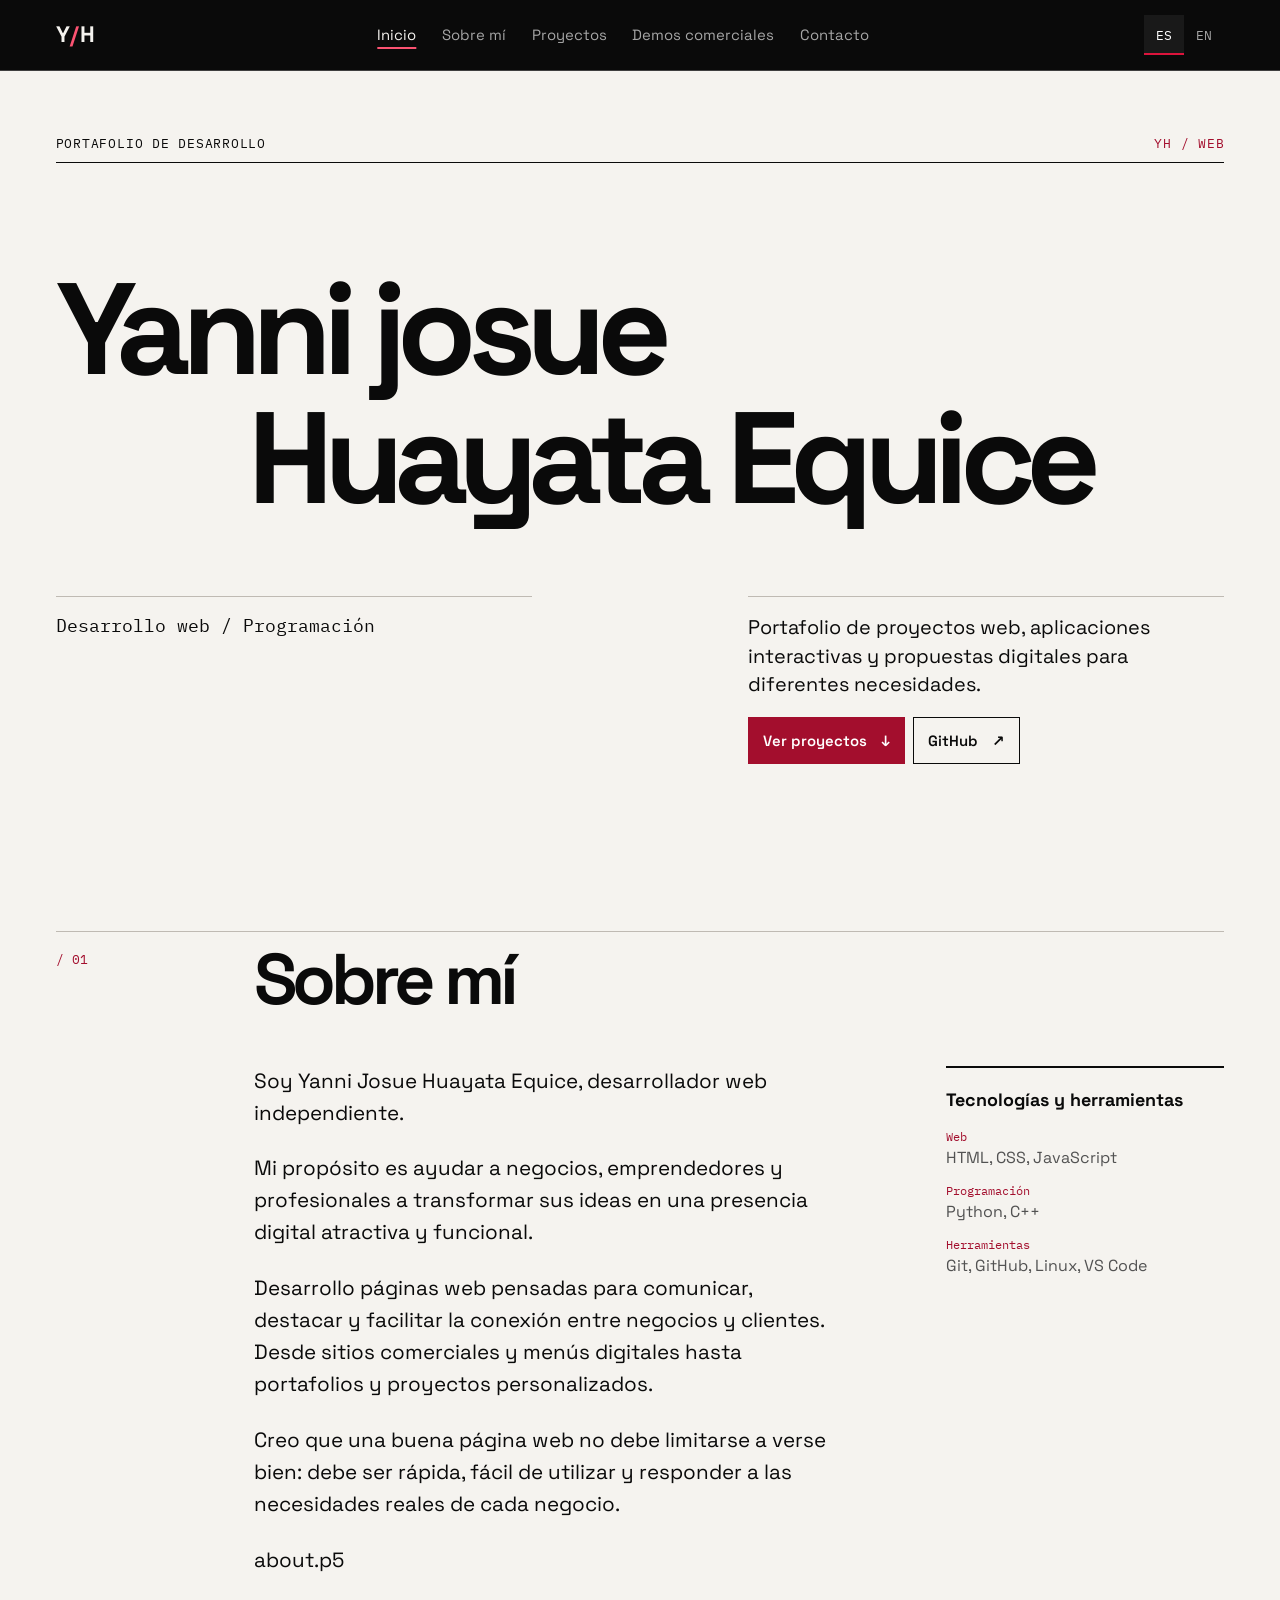
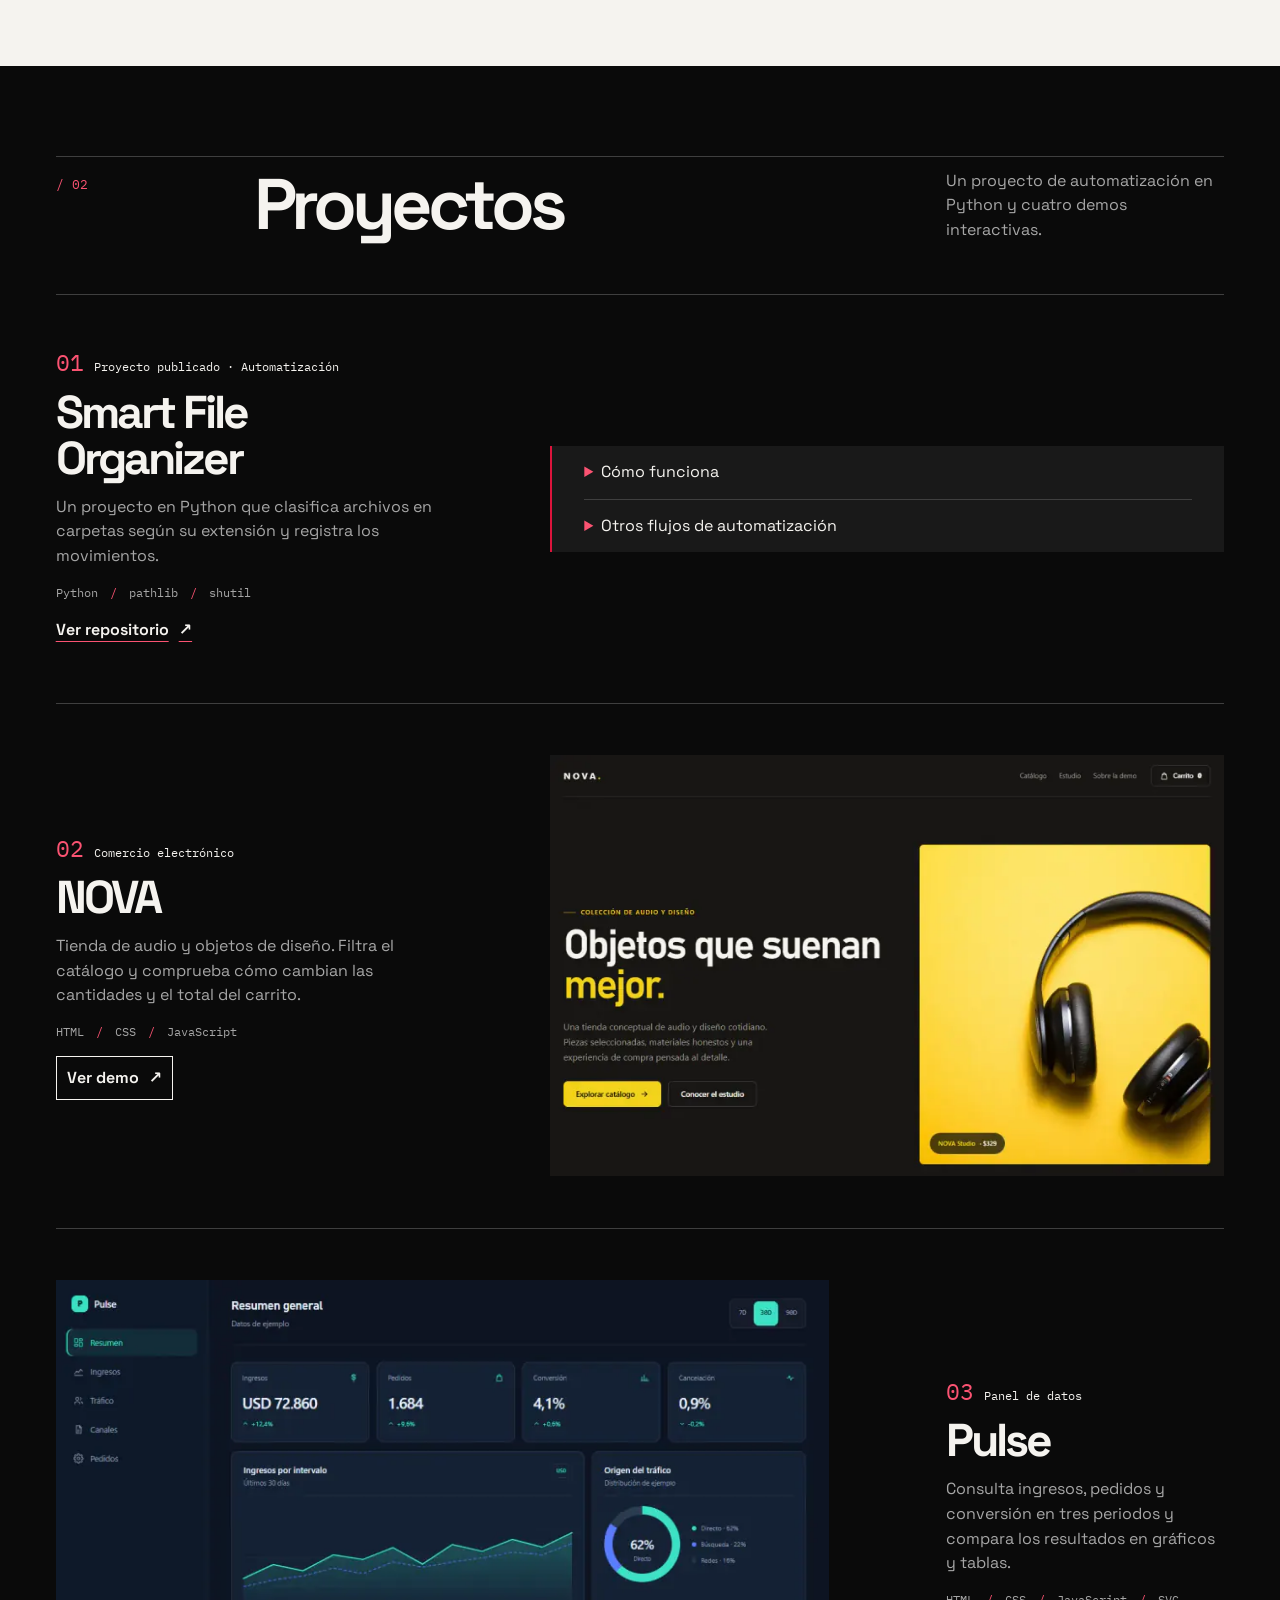
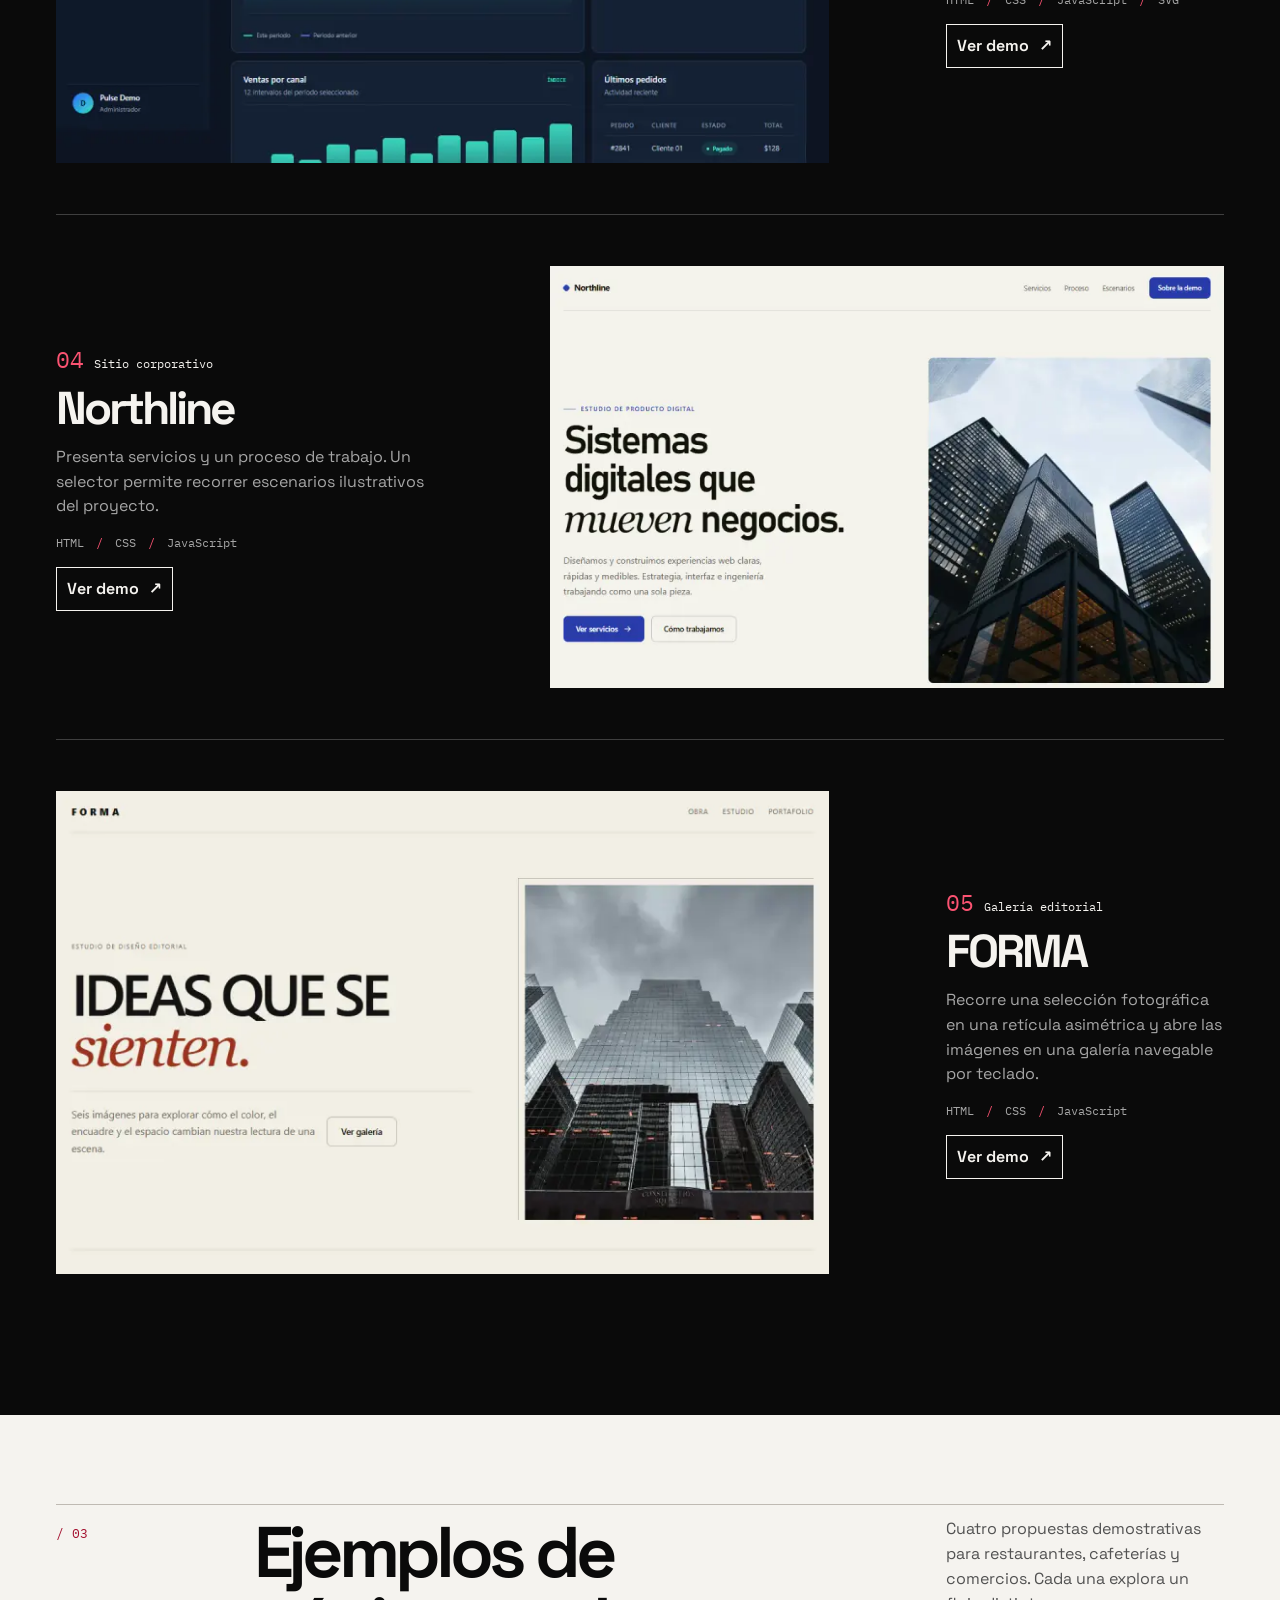
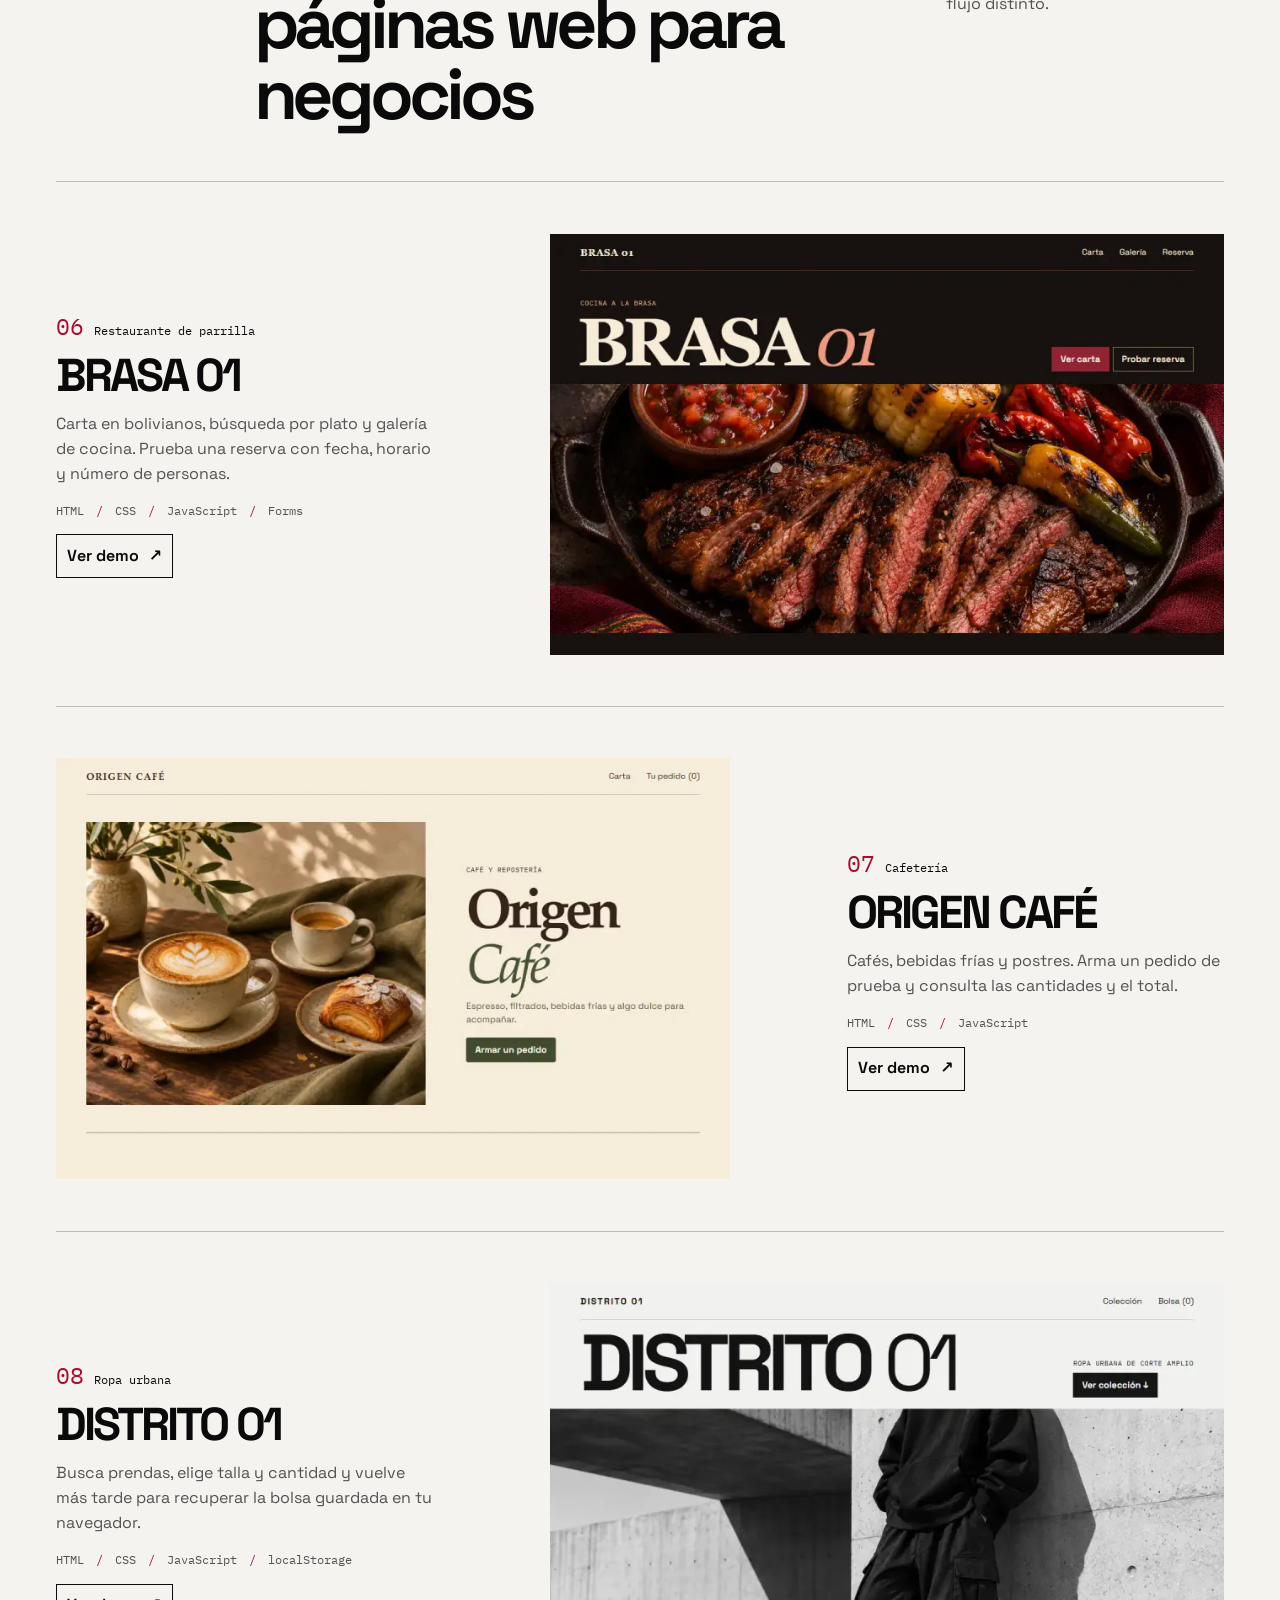
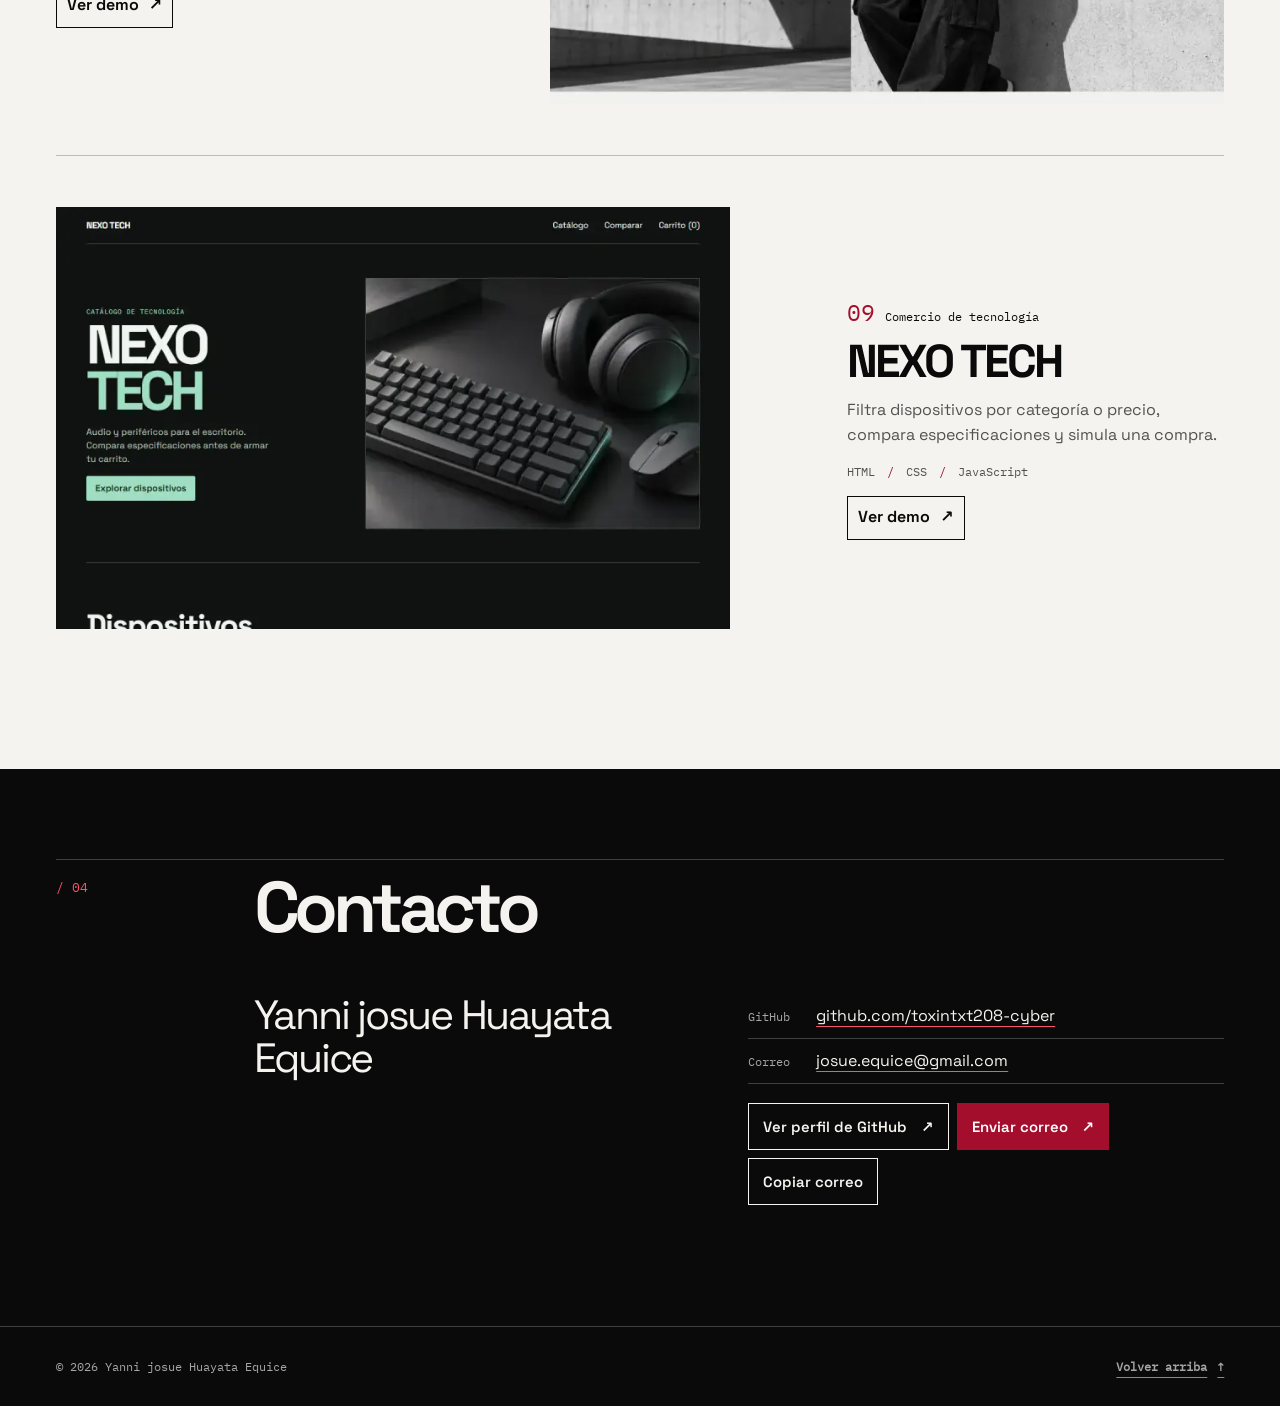
==== index.html @ 74a5ae71 "feat: publicar portafolio web" ====
<!doctype html>
<html lang="es">
<head>
  <meta charset="utf-8">
  <meta name="viewport" content="width=device-width, initial-scale=1">
  <meta name="theme-color" content="#0a0a0a">
  <meta name="description" content="Portafolio de proyectos web, aplicaciones interactivas y propuestas digitales para diferentes necesidades.">
  <title>Yanni josue Huayata Equice — Portafolio</title>
  <meta name="robots" content="index, follow">
  <meta property="og:type" content="website">
  <meta property="og:site_name" content="Portafolio Developer Industrial">
  <meta property="og:locale" content="es_BO">
  <meta property="og:locale:alternate" content="en_US">
  <meta property="og:title" content="Yanni josue Huayata Equice — Portafolio">
  <meta property="og:description" content="Portafolio de proyectos web, aplicaciones interactivas y propuestas digitales para diferentes necesidades.">
  <meta property="og:image" content="assets/images/social/portafolio.png?v=9">
  <meta property="og:image:type" content="image/png">
  <meta property="og:image:width" content="1200">
  <meta property="og:image:height" content="630">
  <meta property="og:image:alt" content="Portada del portafolio con el nombre Yanni josue Huayata Equice">
  <meta name="twitter:card" content="summary_large_image">
  <meta name="twitter:image" content="assets/images/social/portafolio.png?v=9">
  <meta name="twitter:image:alt" content="Portada del portafolio con el nombre Yanni josue Huayata Equice">
  <link rel="icon" href="assets/icons/brand-mark.svg?v=8">
  <link rel="preload" as="font" href="assets/fonts/space-grotesk.woff2" type="font/woff2" crossorigin>
  <link rel="stylesheet" href="css/style.css?v=8">
  <script src="js/script.js?v=9" defer></script>
</head>
<body>
  <a class="skip-link" href="#contenido"><span data-i18n="a11y.skip">Saltar al contenido</span></a>
  <header class="site-header">
    <nav class="nav wrap" id="nav" aria-label="Navegación principal" data-i18n-aria-label="nav.label">
      <a class="brand" href="#inicio" aria-label="Yanni josue Huayata Equice"><span aria-hidden="true">Y<span class="brand-slash">/</span>H</span></a>
      <ul class="nav-links" id="nav-links"><li><a class="nav-link" href="#inicio" data-nav="inicio" aria-current="location"><span data-i18n="nav.inicio">Inicio</span></a></li>
<li><a class="nav-link" href="#sobre-mi" data-nav="sobre-mi"><span data-i18n="nav.sobre-mi">Sobre mí</span></a></li>
<li><a class="nav-link" href="#proyectos" data-nav="proyectos"><span data-i18n="nav.proyectos">Proyectos</span></a></li>
<li><a class="nav-link" href="#comerciales" data-nav="comerciales"><span data-i18n="nav.comerciales">Demos comerciales</span></a></li>
<li><a class="nav-link" href="#contacto" data-nav="contacto"><span data-i18n="nav.contacto">Contacto</span></a></li></ul>
      <div class="nav-actions">
        <div class="languages" role="group" aria-label="Seleccionar idioma" data-i18n-aria-label="nav.lang">
          <button type="button" data-lang="es" aria-pressed="true" lang="es">ES</button>
          <button type="button" data-lang="en" aria-pressed="false" lang="en">EN</button>
        </div>
        <button class="nav-toggle" id="nav-toggle" type="button" aria-controls="nav-links" aria-expanded="false" aria-label="Abrir menú">
          <span aria-hidden="true"></span><span aria-hidden="true"></span>
        </button>
      </div>
    </nav>
  </header>
  <main id="contenido" tabindex="-1">
    <section class="hero" id="inicio" tabindex="-1" aria-labelledby="hero-title">
      <div class="wrap hero-inner grid">
        <div class="hero-eyebrow">
          <span data-i18n="hero.eyebrow">Portafolio de desarrollo</span>
          <span aria-hidden="true">YH / WEB</span>
        </div>
        <h1 id="hero-title"><span><b>Yanni josue</b></span><span><b>Huayata Equice</b></span></h1>
        <div class="hero-role"><span data-i18n="hero.role">Desarrollo web / Programación</span></div>
        <div class="hero-detail">
          <p data-i18n="hero.body">Portafolio de proyectos web, aplicaciones interactivas y propuestas digitales para diferentes necesidades.</p>
          <div class="hero-actions">
            <a class="button primary" href="#proyectos"><span data-i18n="hero.projects">Ver proyectos</span><span class="arrow" aria-hidden="true">↓</span></a>
            <a class="button" href="https://github.com/toxintxt208-cyber"><span data-i18n="hero.github">GitHub</span><span class="arrow" aria-hidden="true">↗</span></a>
          </div>
        </div>
      </div>
    </section>
  <section class="section paper" id="sobre-mi" tabindex="-1" aria-labelledby="sobre-mi-title">
    <div class="wrap">
      <header class="section-head grid">
        <span class="section-no" aria-hidden="true">/ 01</span>
        <h2 id="sobre-mi-title" data-i18n="sobre-mi.heading">Sobre mí</h2>
        
      </header>
            <div class="about grid">
        <div class="about-body"><p data-i18n="about.p1">Soy Yanni josue Huayata Equice, programador interesado en el desarrollo web y en la creación de soluciones digitales que combinen funcionalidad, diseño y facilidad de uso.</p>
<p data-i18n="about.p2">Mi enfoque está orientado a construir páginas web organizadas, interactivas y adaptables a diferentes dispositivos, prestando especial atención a la estructura del código, la experiencia del usuario y los detalles visuales.</p>
<p data-i18n="about.p3">A través de este portafolio presento diferentes proyectos y demostraciones que exploran las posibilidades del desarrollo web, desde aplicaciones interactivas hasta sitios orientados a restaurantes, comercios y catálogos digitales.</p>
<p data-i18n="about.p4">Busco que cada proyecto tenga una identidad propia y responda a un propósito concreto, evitando diseños repetitivos y priorizando interfaces claras, accesibles y funcionales.</p>
<p data-i18n="about.p5">Este espacio reúne mis proyectos, experimentos y propuestas de desarrollo, con el objetivo de seguir perfeccionando mis conocimientos y explorar nuevas formas de resolver necesidades mediante la tecnología.</p></div>
        <aside class="skills" id="habilidades" aria-labelledby="skills-title">
          <h3 id="skills-title" data-i18n="skills.title">Tecnologías y herramientas</h3>
          <dl>
            <dt><span data-i18n="skills.web">Web</span></dt><dd>HTML, CSS, JavaScript</dd>
            <dt><span data-i18n="skills.programming">Programación</span></dt><dd>Python, C++</dd>
            <dt><span data-i18n="skills.tools">Herramientas</span></dt><dd>Git, GitHub, Linux, VS Code</dd>
          </dl>
        </aside>
      </div>
    </div>
  </section>
  <section class="section " id="proyectos" tabindex="-1" aria-labelledby="proyectos-title">
    <div class="wrap">
      <header class="section-head grid">
        <span class="section-no" aria-hidden="true">/ 02</span>
        <h2 id="proyectos-title" data-i18n="proyectos.heading">Proyectos</h2>
        <p class="section-lead" data-i18n="proyectos.lead">Un proyecto de automatización en Python y cuatro demos interactivas.</p>
      </header>
            <article class="feature grid" id="smart-file-organizer" data-reveal>
        <div>
          <p class="project-index"><span aria-hidden="true">01</span> <span data-i18n="organizer.kind">Proyecto publicado · Automatización</span></p>
          <h3>Smart File Organizer</h3>
          <p data-i18n="organizer.body">Un proyecto en Python que clasifica archivos en carpetas según su extensión y registra los movimientos.</p>
          <ul class="tech"><li>Python</li><li>pathlib</li><li>shutil</li></ul>
          <a class="text-link" href="https://github.com/toxintxt208-cyber/Smart-File-Organizer"><span data-i18n="organizer.open">Ver repositorio</span><span class="arrow" aria-hidden="true">↗</span></a>
        </div>
        <div class="automation" id="automatizacion">
          <details id="organizer-flow">
            <summary><span data-i18n="organizer.flow">Cómo funciona</span></summary>
            <ol>
              <li><span data-i18n="organizer.step1">Lee los archivos de la carpeta de entrada.</span></li>
              <li><span data-i18n="organizer.step2">Detecta la extensión y prepara la carpeta de destino.</span></li>
              <li><span data-i18n="organizer.step3">Mueve cada archivo y registra la operación.</span></li>
            </ol>
          </details>
          <details>
            <summary><span data-i18n="organizer.examples">Otros flujos de automatización</span></summary>
            <ul>
              <li><span data-i18n="organizer.example1">Tareas repetitivas: renombrar archivos y actualizar una hoja.</span></li>
              <li><span data-i18n="organizer.example2">Datos: limpiar un CSV y exportar un resumen.</span></li>
              <li><span data-i18n="organizer.example3">Archivos: agrupar documentos, imágenes y comprimidos.</span></li>
            </ul>
          </details>
        </div>
      </article>
        <article class="project grid" data-reveal aria-labelledby="nova-title">
          <div class="project-copy">
            <p class="project-index"><span aria-hidden="true">02</span> <span data-i18n="nova.kind">Comercio electrónico</span></p>
            <h3 id="nova-title">NOVA</h3>
            <p data-i18n="nova.body">Tienda de audio y objetos de diseño. Filtra el catálogo y comprueba cómo cambian las cantidades y el total del carrito.</p>
            <ul class="tech"><li>HTML</li><li>CSS</li><li>JavaScript</li></ul>
            <a class="text-link" href="demos/ecommerce.html"><span data-i18n="nova.open">Ver demo</span><span class="arrow" aria-hidden="true">↗</span></a>
          </div>
          <figure class="project-image">
            <img src="assets/images/previews/nova.webp?v=9" srcset="assets/images/previews/nova-800.webp?v=9 800w, assets/images/previews/nova.webp?v=9 1200w" sizes="auto, (max-width: 640px) 92vw, (max-width: 1700px) 61vw, 1030px" alt="Captura de la interfaz de NOVA" data-i18n-alt="nova.alt" width="1200" height="750" loading="lazy" decoding="async">
          </figure>
        </article>
        <article class="project grid" data-reveal aria-labelledby="pulse-title">
          <div class="project-copy">
            <p class="project-index"><span aria-hidden="true">03</span> <span data-i18n="pulse.kind">Panel de datos</span></p>
            <h3 id="pulse-title">Pulse</h3>
            <p data-i18n="pulse.body">Consulta ingresos, pedidos y conversión en tres periodos y compara los resultados en gráficos y tablas.</p>
            <ul class="tech"><li>HTML</li><li>CSS</li><li>JavaScript</li><li>SVG</li></ul>
            <a class="text-link" href="demos/dashboard.html"><span data-i18n="pulse.open">Ver demo</span><span class="arrow" aria-hidden="true">↗</span></a>
          </div>
          <figure class="project-image">
            <img src="assets/images/previews/pulse.webp?v=9" srcset="assets/images/previews/pulse-800.webp?v=9 800w, assets/images/previews/pulse.webp?v=9 1200w" sizes="auto, (max-width: 640px) 92vw, (max-width: 1700px) 61vw, 1030px" alt="Captura de la interfaz de Pulse" data-i18n-alt="pulse.alt" width="1200" height="750" loading="lazy" decoding="async">
          </figure>
        </article>
        <article class="project grid" data-reveal aria-labelledby="northline-title">
          <div class="project-copy">
            <p class="project-index"><span aria-hidden="true">04</span> <span data-i18n="northline.kind">Sitio corporativo</span></p>
            <h3 id="northline-title">Northline</h3>
            <p data-i18n="northline.body">Presenta servicios y un proceso de trabajo. Un selector permite recorrer escenarios ilustrativos del proyecto.</p>
            <ul class="tech"><li>HTML</li><li>CSS</li><li>JavaScript</li></ul>
            <a class="text-link" href="demos/landing.html"><span data-i18n="northline.open">Ver demo</span><span class="arrow" aria-hidden="true">↗</span></a>
          </div>
          <figure class="project-image">
            <img src="assets/images/previews/northline.webp?v=9" srcset="assets/images/previews/northline-800.webp?v=9 800w, assets/images/previews/northline.webp?v=9 1200w" sizes="auto, (max-width: 640px) 92vw, (max-width: 1700px) 61vw, 1030px" alt="Captura de la interfaz de Northline" data-i18n-alt="northline.alt" width="1200" height="750" loading="lazy" decoding="async">
          </figure>
        </article>
        <article class="project grid" data-reveal aria-labelledby="forma-title">
          <div class="project-copy">
            <p class="project-index"><span aria-hidden="true">05</span> <span data-i18n="forma.kind">Galería editorial</span></p>
            <h3 id="forma-title">FORMA</h3>
            <p data-i18n="forma.body">Recorre una selección fotográfica en una retícula asimétrica y abre las imágenes en una galería navegable por teclado.</p>
            <ul class="tech"><li>HTML</li><li>CSS</li><li>JavaScript</li></ul>
            <a class="text-link" href="demos/creative.html"><span data-i18n="forma.open">Ver demo</span><span class="arrow" aria-hidden="true">↗</span></a>
          </div>
          <figure class="project-image">
            <img src="assets/images/previews/forma.webp?v=9" srcset="assets/images/previews/forma-800.webp?v=9 800w, assets/images/previews/forma.webp?v=9 1200w" sizes="auto, (max-width: 640px) 92vw, (max-width: 1700px) 61vw, 1030px" alt="Captura de la interfaz de FORMA" data-i18n-alt="forma.alt" width="1200" height="750" loading="lazy" decoding="async">
          </figure>
        </article>
    </div>
  </section>
  <section class="section paper" id="comerciales" tabindex="-1" aria-labelledby="comerciales-title">
    <div class="wrap">
      <header class="section-head grid">
        <span class="section-no" aria-hidden="true">/ 03</span>
        <h2 id="comerciales-title" data-i18n="comerciales.heading">Ejemplos de páginas web para negocios</h2>
        <p class="section-lead" data-i18n="comerciales.lead">Cuatro propuestas demostrativas para restaurantes, cafeterías y comercios. Cada una explora un flujo distinto.</p>
      </header>
              <article class="project grid" data-reveal aria-labelledby="brasa-title">
          <div class="project-copy">
            <p class="project-index"><span aria-hidden="true">06</span> <span data-i18n="brasa.kind">Restaurante de parrilla</span></p>
            <h3 id="brasa-title">BRASA 01</h3>
            <p data-i18n="brasa.body">Carta en bolivianos, búsqueda por plato y galería de cocina. Prueba una reserva con fecha, horario y número de personas.</p>
            <ul class="tech"><li>HTML</li><li>CSS</li><li>JavaScript</li><li>Forms</li></ul>
            <a class="text-link" href="demos/brasa.html"><span data-i18n="brasa.open">Ver demo</span><span class="arrow" aria-hidden="true">↗</span></a>
          </div>
          <figure class="project-image">
            <img src="assets/images/previews/brasa.webp?v=9" srcset="assets/images/previews/brasa-800.webp?v=9 800w, assets/images/previews/brasa.webp?v=9 1200w" sizes="auto, (max-width: 640px) 92vw, (max-width: 1700px) 61vw, 1030px" alt="Captura de la interfaz de BRASA 01" data-i18n-alt="brasa.alt" width="1200" height="750" loading="lazy" decoding="async">
          </figure>
        </article>
        <article class="project grid" data-reveal aria-labelledby="origen-title">
          <div class="project-copy">
            <p class="project-index"><span aria-hidden="true">07</span> <span data-i18n="origen.kind">Cafetería</span></p>
            <h3 id="origen-title">ORIGEN CAFÉ</h3>
            <p data-i18n="origen.body">Cafés, bebidas frías y postres. Arma un pedido de prueba y consulta las cantidades y el total.</p>
            <ul class="tech"><li>HTML</li><li>CSS</li><li>JavaScript</li></ul>
            <a class="text-link" href="demos/origen.html"><span data-i18n="origen.open">Ver demo</span><span class="arrow" aria-hidden="true">↗</span></a>
          </div>
          <figure class="project-image">
            <img src="assets/images/previews/origen.webp?v=9" srcset="assets/images/previews/origen-800.webp?v=9 800w, assets/images/previews/origen.webp?v=9 1200w" sizes="auto, (max-width: 640px) 92vw, (max-width: 1700px) 61vw, 1030px" alt="Captura de la interfaz de ORIGEN CAFÉ" data-i18n-alt="origen.alt" width="1200" height="750" loading="lazy" decoding="async">
          </figure>
        </article>
        <article class="project grid" data-reveal aria-labelledby="distrito-title">
          <div class="project-copy">
            <p class="project-index"><span aria-hidden="true">08</span> <span data-i18n="distrito.kind">Ropa urbana</span></p>
            <h3 id="distrito-title">DISTRITO 01</h3>
            <p data-i18n="distrito.body">Busca prendas, elige talla y cantidad y vuelve más tarde para recuperar la bolsa guardada en tu navegador.</p>
            <ul class="tech"><li>HTML</li><li>CSS</li><li>JavaScript</li><li>localStorage</li></ul>
            <a class="text-link" href="demos/distrito.html"><span data-i18n="distrito.open">Ver demo</span><span class="arrow" aria-hidden="true">↗</span></a>
          </div>
          <figure class="project-image">
            <img src="assets/images/previews/distrito.webp?v=9" srcset="assets/images/previews/distrito-800.webp?v=9 800w, assets/images/previews/distrito.webp?v=9 1200w" sizes="auto, (max-width: 640px) 92vw, (max-width: 1700px) 61vw, 1030px" alt="Captura de la interfaz de DISTRITO 01" data-i18n-alt="distrito.alt" width="1200" height="750" loading="lazy" decoding="async">
          </figure>
        </article>
        <article class="project grid" data-reveal aria-labelledby="nexo-title">
          <div class="project-copy">
            <p class="project-index"><span aria-hidden="true">09</span> <span data-i18n="nexo.kind">Comercio de tecnología</span></p>
            <h3 id="nexo-title">NEXO TECH</h3>
            <p data-i18n="nexo.body">Filtra dispositivos por categoría o precio, compara especificaciones y simula una compra.</p>
            <ul class="tech"><li>HTML</li><li>CSS</li><li>JavaScript</li></ul>
            <a class="text-link" href="demos/nexo.html"><span data-i18n="nexo.open">Ver demo</span><span class="arrow" aria-hidden="true">↗</span></a>
          </div>
          <figure class="project-image">
            <img src="assets/images/previews/nexo.webp?v=9" srcset="assets/images/previews/nexo-800.webp?v=9 800w, assets/images/previews/nexo.webp?v=9 1200w" sizes="auto, (max-width: 640px) 92vw, (max-width: 1700px) 61vw, 1030px" alt="Captura de la interfaz de NEXO TECH" data-i18n-alt="nexo.alt" width="1200" height="750" loading="lazy" decoding="async">
          </figure>
        </article>
    </div>
  </section>
  <section class="section " id="contacto" tabindex="-1" aria-labelledby="contacto-title">
    <div class="wrap">
      <header class="section-head grid">
        <span class="section-no" aria-hidden="true">/ 04</span>
        <h2 id="contacto-title" data-i18n="contacto.heading">Contacto</h2>
        
      </header>
            <div class="contact grid">
        <p class="contact-name">Yanni josue Huayata Equice</p>
        <dl>
          <div><dt>GitHub</dt><dd><a class="address" href="https://github.com/toxintxt208-cyber">github.com/toxintxt208-cyber</a></dd></div>
          <div><dt><span data-i18n="contact.label">Correo</span></dt><dd><a class="address" id="contact-email" href="mailto:josue.equice@gmail.com">josue.equice@gmail.com</a></dd></div>
        </dl>
        <div class="contact-actions">
          <a class="button" href="https://github.com/toxintxt208-cyber"><span data-i18n="contact.github">Ver perfil de GitHub</span><span class="arrow" aria-hidden="true">↗</span></a>
          <a class="button primary" href="mailto:josue.equice@gmail.com"><span data-i18n="contact.send">Enviar correo</span><span class="arrow" aria-hidden="true">↗</span></a>
          <button class="button" id="copy-email" type="button" hidden><span data-i18n="contact.copy">Copiar correo</span></button>
          <p id="copy-status" class="copy-status" role="status" aria-live="polite"></p>
        </div>
      </div>
    </div>
  </section>
  </main>
  <footer class="site-footer">
    <div class="wrap">
      <p>© <span id="year">2026</span> Yanni josue Huayata Equice</p>
      <a class="text-link" href="#inicio"><span data-i18n="footer.top">Volver arriba</span><span class="arrow" aria-hidden="true">↑</span></a>
    </div>
  </footer>
</body>
</html>
---- css/style.css ----
/* Portafolio industrial · retícula editorial de doce columnas */
@font-face {
  font-family: "Space Grotesk";
  src: url("../assets/fonts/space-grotesk.woff2") format("woff2");
  font-weight: 300 700;
  font-display: swap;
}
@font-face {
  font-family: "IBM Plex Mono";
  src: url("../assets/fonts/ibm-plex-mono.woff2") format("woff2");
  font-weight: 400;
  font-display: swap;
}

:root {
  --ink: #0a0a0a;
  --coal: #191919;
  --red: #dc143c;
  --red-dark: #a30e2d;
  --red-on-black: #fb5372;
  --paper: #f5f3ef;
  --white: #fff;
  --gray: #a6a6a6;
  --gray-on-paper: #525252;
  --line: #3f3f3f;
  --paper-line: #bfbab3;
  --page-max: 1560px;
  --gutter: clamp(18px, 4.35vw, 84px);
  --col-gap: clamp(10px, 1.45vw, 28px);
  --section-space: clamp(48px, 7vw, 112px);
  --nav-height: 70px;
  --ease: cubic-bezier(.2,.72,.2,1);
  --sans: "Space Grotesk", Arial, system-ui, sans-serif;
  --mono: "IBM Plex Mono", Consolas, ui-monospace, monospace;
  color-scheme: dark;
}

*, *::before, *::after { box-sizing: border-box; }
html { scroll-behavior: smooth; scroll-padding-top: calc(var(--nav-height) + 20px); }
body { margin: 0; background: var(--ink); color: var(--paper); font: 1rem / 1.55 var(--sans); }
h1, h2, h3, p, figure, dl, dd { margin: 0; }
ul { margin: 0; padding: 0; list-style: none; }
a { color: inherit; text-decoration: none; }
button { color: inherit; font: inherit; background: none; border: 0; cursor: pointer; }
img { display: block; width: 100%; height: auto; }
[hidden] { display: none !important; }
:focus-visible { outline: 2px solid var(--red-on-black); outline-offset: 4px; }
.paper :focus-visible { outline-color: var(--red-dark); }
::selection { background: var(--red-dark); color: var(--white); }
.skip-link { position: fixed; top: 10px; left: var(--gutter); z-index: 20; padding: 10px 14px; background: var(--paper); color: var(--ink); transform: translateY(-150%); }
.skip-link:focus { transform: none; }

.wrap { width: min(calc(100% - 2 * var(--gutter)), var(--page-max)); margin-inline: auto; }
.grid { display: grid; grid-template-columns: repeat(12, minmax(0, 1fr)); gap: var(--col-gap); }
.site-header { position: sticky; top: 0; z-index: 10; background: var(--ink); border-bottom: 1px solid var(--line); }
.nav { display: flex; align-items: center; justify-content: space-between; gap: var(--col-gap); min-height: var(--nav-height); }
.brand { min-width: 46px; font-size: 1.4rem; font-weight: 700; letter-spacing: -.08em; }
.brand-slash { margin-inline: .11em; color: var(--red-on-black); }
.nav-links { display: flex; flex-wrap: wrap; align-items: center; gap: clamp(10px, 2vw, 40px); }
.nav-link { display: flex; align-items: center; min-height: 44px; color: var(--gray); font-size: .93rem; }
.nav-link:hover, .nav-link[aria-current] { color: var(--paper); text-decoration: underline; text-decoration-color: var(--red-on-black); text-underline-offset: 7px; text-decoration-thickness: 2px; }
.nav-actions, .languages { display: flex; align-items: center; }
.languages button { min-width: 40px; min-height: 40px; padding: 0 6px; color: var(--gray); font: .82rem var(--mono); }
.languages button[aria-pressed="true"] { color: var(--white); background: var(--coal); box-shadow: inset 0 -2px var(--red); }
.nav-toggle { display: none; width: 44px; height: 44px; place-content: center; gap: 5px; }
.nav-toggle span { width: 20px; height: 2px; background: currentColor; transition: transform .24s var(--ease); }
.nav-toggle[aria-expanded="true"] span:first-child { transform: translateY(3.5px) rotate(45deg); }
.nav-toggle[aria-expanded="true"] span:last-child { transform: translateY(-3.5px) rotate(-45deg); }

.hero { color: var(--ink); background: var(--paper); }
.hero-inner { min-height: min(770px, calc(100svh - var(--nav-height))); grid-template-rows: auto 1fr auto; align-items: end; padding-block: clamp(26px, 5vw, 70px) clamp(38px, 6vw, 80px); row-gap: clamp(28px, 5vw, 76px); }
.hero-eyebrow { grid-column: 1 / -1; display: flex; flex-wrap: wrap; justify-content: space-between; gap: 8px; align-self: start; padding-block: 0 11px; border-bottom: 1px solid var(--ink); font: .79rem / 1.3 var(--mono); text-transform: uppercase; letter-spacing: .06em; }
.hero-eyebrow span:last-child { color: var(--red-dark); }
.hero h1 { grid-column: 1 / -1; font-size: clamp(2.55rem, 10.15vw, 10.2rem); font-weight: 700; line-height: .87; letter-spacing: -.073em; }
.hero h1 > span { display: block; overflow: clip; padding-block: .05em .13em; padding-inline: .04em; margin-inline: -.04em; }
.hero h1 b { display: block; font-weight: inherit; }
.hero h1 > span + span { margin-top: -.06em; padding-left: calc(2 * (100% + var(--col-gap)) / 12); }
.hero-role, .hero-detail { padding-top: 16px; border-top: 1px solid var(--paper-line); align-self: stretch; }
.hero-role { grid-column: 1 / 6; font: clamp(.9rem, 1.4vw, 1.12rem) / 1.5 var(--mono); }
.hero-detail { grid-column: 8 / -1; }
.hero-detail p { max-width: 36ch; font-size: clamp(1rem, 1.55vw, 1.28rem); line-height: 1.45; }
.hero-actions, .contact-actions { display: flex; flex-wrap: wrap; gap: 8px; margin-top: 18px; }
.button { display: inline-flex; align-items: center; justify-content: space-between; gap: 14px; min-height: 47px; padding: 9px 14px; border: 1px solid currentColor; font-weight: 600; font-size: .93rem; transition: background .2s, color .2s, border-color .2s; }
.button:hover { background: var(--coal); color: var(--white); }
.primary { color: var(--white); background: var(--red-dark); border-color: var(--red-dark); }
.primary:hover { background: var(--red); border-color: var(--red); }
.arrow { display: inline-block; transition: transform .22s var(--ease); }
:is(.button, .text-link):hover .arrow { transform: translate(3px, -2px); }
.button:active { transform: translateY(1px); }
.text-link { display: inline-flex; align-items: center; gap: 10px; width: fit-content; min-height: 43px; padding-block: 3px; font-weight: 650; text-decoration: underline; text-underline-offset: 6px; text-decoration-color: var(--red-on-black); }
.paper .text-link { text-decoration-color: var(--red-dark); }
.text-link:hover { color: var(--red-on-black); }
.paper .text-link:hover { color: var(--red-dark); }

.section { padding-block: var(--section-space); }
.paper { color: var(--ink); background: var(--paper); }
.section-head { padding-block: 12px clamp(22px, 4vw, 52px); border-top: 1px solid var(--line); align-items: start; }
.paper .section-head { border-color: var(--paper-line); }
.section-no { grid-column: 1 / 3; color: var(--red-on-black); font: .83rem / 1.6 var(--mono); padding-top: .4em; }
.paper .section-no { color: var(--red-dark); }
.section-head h2 { grid-column: 3 / 9; max-width: 17ch; font-size: clamp(2.4rem, 5.6vw, 6rem); letter-spacing: -.071em; line-height: .99; font-weight: 650; }
.section-lead { grid-column: 10 / -1; color: var(--gray); max-width: 32ch; font-size: 1rem; }
.paper .section-lead { color: var(--gray-on-paper); }
.about-body { grid-column: 3 / 9; max-width: 66ch; font-size: clamp(1rem, 1.7vw, 1.29rem); }
.about-body p + p { margin-top: 1.15em; }
.skills { grid-column: 10 / -1; align-self: start; padding-top: 18px; border-top: 2px solid var(--ink); }
.skills h3 { font-size: 1.12rem; margin-bottom: 14px; }
.skills dt { font: .76rem / 1.5 var(--mono); color: var(--red-dark); margin-top: 11px; }
.skills dd { color: var(--gray-on-paper); }

.feature, .project { align-items: center; padding-block: clamp(24px, 4vw, 62px); border-top: 1px solid var(--line); }
.paper .project { border-color: var(--paper-line); }
.feature > div:first-child, .project-copy { grid-column: 1 / 5; min-width: 0; }
.feature > .automation, .project-image { grid-column: 6 / -1; min-width: 0; }
#proyectos .project:nth-of-type(odd) .project-image { grid-column: 1 / 9; grid-row: 1; }
#proyectos .project:nth-of-type(odd) .project-copy { grid-column: 10 / -1; grid-row: 1; }
#comerciales .project:nth-of-type(even) .project-image { grid-column: 1 / 8; grid-row: 1; }
#comerciales .project:nth-of-type(even) .project-copy { grid-column: 9 / -1; grid-row: 1; }
.project h3, .feature h3 { font-size: clamp(2rem, 3.6vw, 4.7rem); line-height: 1; letter-spacing: -.065em; margin-block: 8px 14px; }
.project p:not(.project-index), .feature p:not(.project-index) { color: var(--gray); max-width: 46ch; }
.paper .project p:not(.project-index) { color: var(--gray-on-paper); }
.project-index { display: flex; align-items: baseline; gap: 10px; font: .78rem / 1.5 var(--mono); text-wrap: balance; }
.project-index > span:first-child { font-size: 1.42rem; color: var(--red-on-black); }
.paper .project-index > span:first-child { color: var(--red-dark); }
.tech { display: flex; flex-wrap: wrap; gap: 3px 12px; padding-block: 14px 6px; font: .75rem / 1.65 var(--mono); color: var(--gray); }
.paper .tech { color: var(--gray-on-paper); }
.tech li + li::before { content: "/"; margin-right: 12px; color: var(--red-on-black); }
.paper .tech li + li::before { color: var(--red-dark); }
.project .text-link { border: 1px solid currentColor; min-height: 44px; margin-top: 8px; padding-inline: 10px; text-decoration: none; }
.project-image { overflow: hidden; background: var(--coal); aspect-ratio: 8 / 5; }
.project-image img { height: 100%; object-fit: cover; transition: transform .45s var(--ease); }
@media (hover: hover) { .project:hover img { transform: scale(1.025); } }
.automation { background: var(--coal); padding: 0 clamp(14px, 3vw, 32px); border-left: 2px solid var(--red); }
.automation details + details { border-top: 1px solid var(--line); }
.automation summary { padding-block: 14px; cursor: pointer; }
.automation summary::marker { color: var(--red-on-black); }
.automation ol, .automation ul { color: var(--gray); padding: 0 0 14px 22px; margin: 0; }
.automation ul { list-style: square; }
.automation li + li { margin-top: 6px; }
.contact-name { grid-column: 3 / 7; font-size: clamp(1.6rem, 3.2vw, 3.2rem); line-height: 1.05; letter-spacing: -.055em; }
.contact dl { grid-column: 8 / -1; }
.contact dl > div { display: grid; grid-template-columns: minmax(56px, auto) 1fr; gap: 12px; align-items: baseline; border-bottom: 1px solid var(--line); }
.contact dt { color: var(--gray); font: .77rem var(--mono); }
.contact dd { min-width: 0; overflow-wrap: anywhere; }
.address { display: inline-flex; align-items: center; min-height: 44px; text-decoration: underline; text-decoration-color: var(--red-on-black); text-underline-offset: 5px; }
.contact-actions { grid-column: 8 / -1; align-items: center; margin-top: 0; }
.copy-status { flex-basis: 100%; min-height: 1.5em; color: var(--gray); }
.site-footer { border-top: 1px solid var(--line); color: var(--gray); }
.site-footer .wrap { display: flex; align-items: center; justify-content: space-between; flex-wrap: wrap; gap: 4px 14px; padding-block: 18px; font: .75rem / 1.6 var(--mono); }

@media (prefers-reduced-motion: no-preference) {
  .hero h1 b { animation: title-in .58s var(--ease) backwards; }
  .hero h1 > span + span b { animation-delay: .08s; }
  .hero-eyebrow { animation: rule-in .45s var(--ease) backwards; }
  .hero-role, .hero-detail { animation: row-in .37s var(--ease) .14s backwards; }
  .just-revealed { animation: row-in .42s var(--ease); }
  @keyframes title-in { from { transform: translateY(105%); } }
  @keyframes rule-in { from { clip-path: inset(0 100% 0 0); } }
  @keyframes row-in { from { opacity: .6; transform: translateY(9px); } }
}
@media (prefers-reduced-motion: reduce) {
  html { scroll-behavior: auto; }
  *, *::before, *::after { transition: none !important; animation: none !important; }
}
@media (max-width: 940px) {
  :root { --nav-height: 59px; }
  .nav { flex-wrap: wrap; }
  .nav-links { order: 1; flex-basis: 100%; }
  .js .nav-toggle { display: grid; }
  .js .nav-links { position: absolute; top: 100%; left: 0; right: 0; display: block; padding: 10px var(--gutter) 16px; background: var(--ink); border-bottom: 1px solid var(--line); max-height: calc(100dvh - var(--nav-height)); overflow: auto; visibility: hidden; opacity: 0; transform: translateY(-8px); pointer-events: none; transition: opacity .22s, transform .22s, visibility .22s; }
  .js .nav-links.is-open { visibility: visible; opacity: 1; transform: none; pointer-events: auto; }
  .js .nav-links .nav-link { border-bottom: 1px solid var(--line); }
  .hero h1 > span + span { padding-left: calc((100% + var(--col-gap)) / 12); }
  .hero-inner { min-height: auto; }
  .hero-detail { grid-column: 7 / -1; }
  .section-head h2 { grid-column: 3 / 10; }
  .section-lead { grid-column: 3 / 10; }
  .about-body { grid-column: 3 / 10; }
  .skills { grid-column: 3 / 10; margin-top: 20px; }
  .contact-name { grid-column: 3 / 11; }
  .contact dl, .contact-actions { grid-column: 3 / 11; }
}
@media (max-width: 640px) {
  .hero h1 { font-size: clamp(2.55rem, 11vw, 4.4rem); line-height: .93; letter-spacing: -.06em; }
  .hero h1 > span + span { padding-left: .04em; }
  .hero-role { grid-column: 1 / -1; }
  .hero-detail { grid-column: 1 / -1; border-top: 0; padding-top: 0; margin-top: -18px; }
  .section-no { grid-column: 1 / -1; }
  .section-head h2, .section-lead, .about-body, .skills, .contact-name, .contact dl, .contact-actions { grid-column: 1 / -1; }
  .feature > div:first-child, .feature > .automation, .project .project-copy, .project .project-image,
  #proyectos .project:nth-of-type(odd) :is(.project-copy, .project-image),
  #comerciales .project:nth-of-type(even) :is(.project-copy, .project-image) { grid-column: 1 / -1; grid-row: auto; }
  .project { row-gap: 16px; }
  .project-image { grid-row: 1 !important; }
}
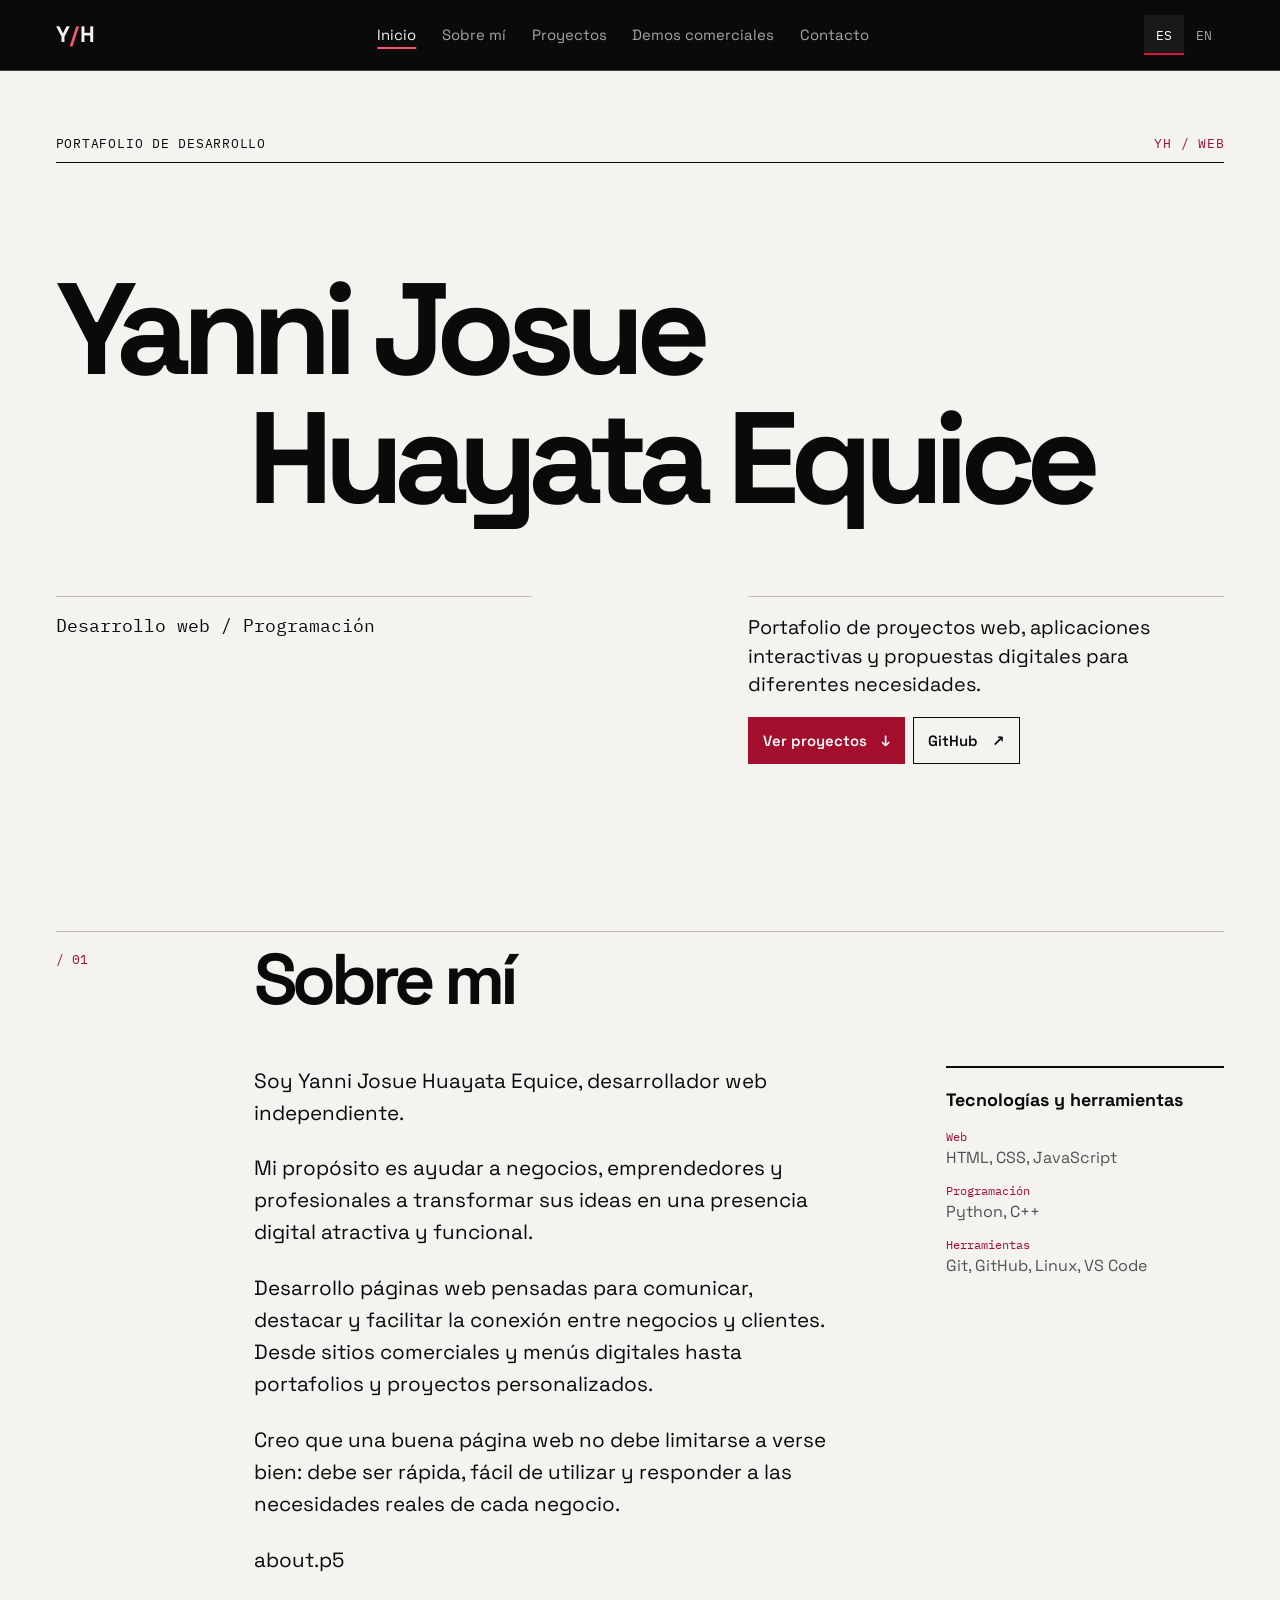
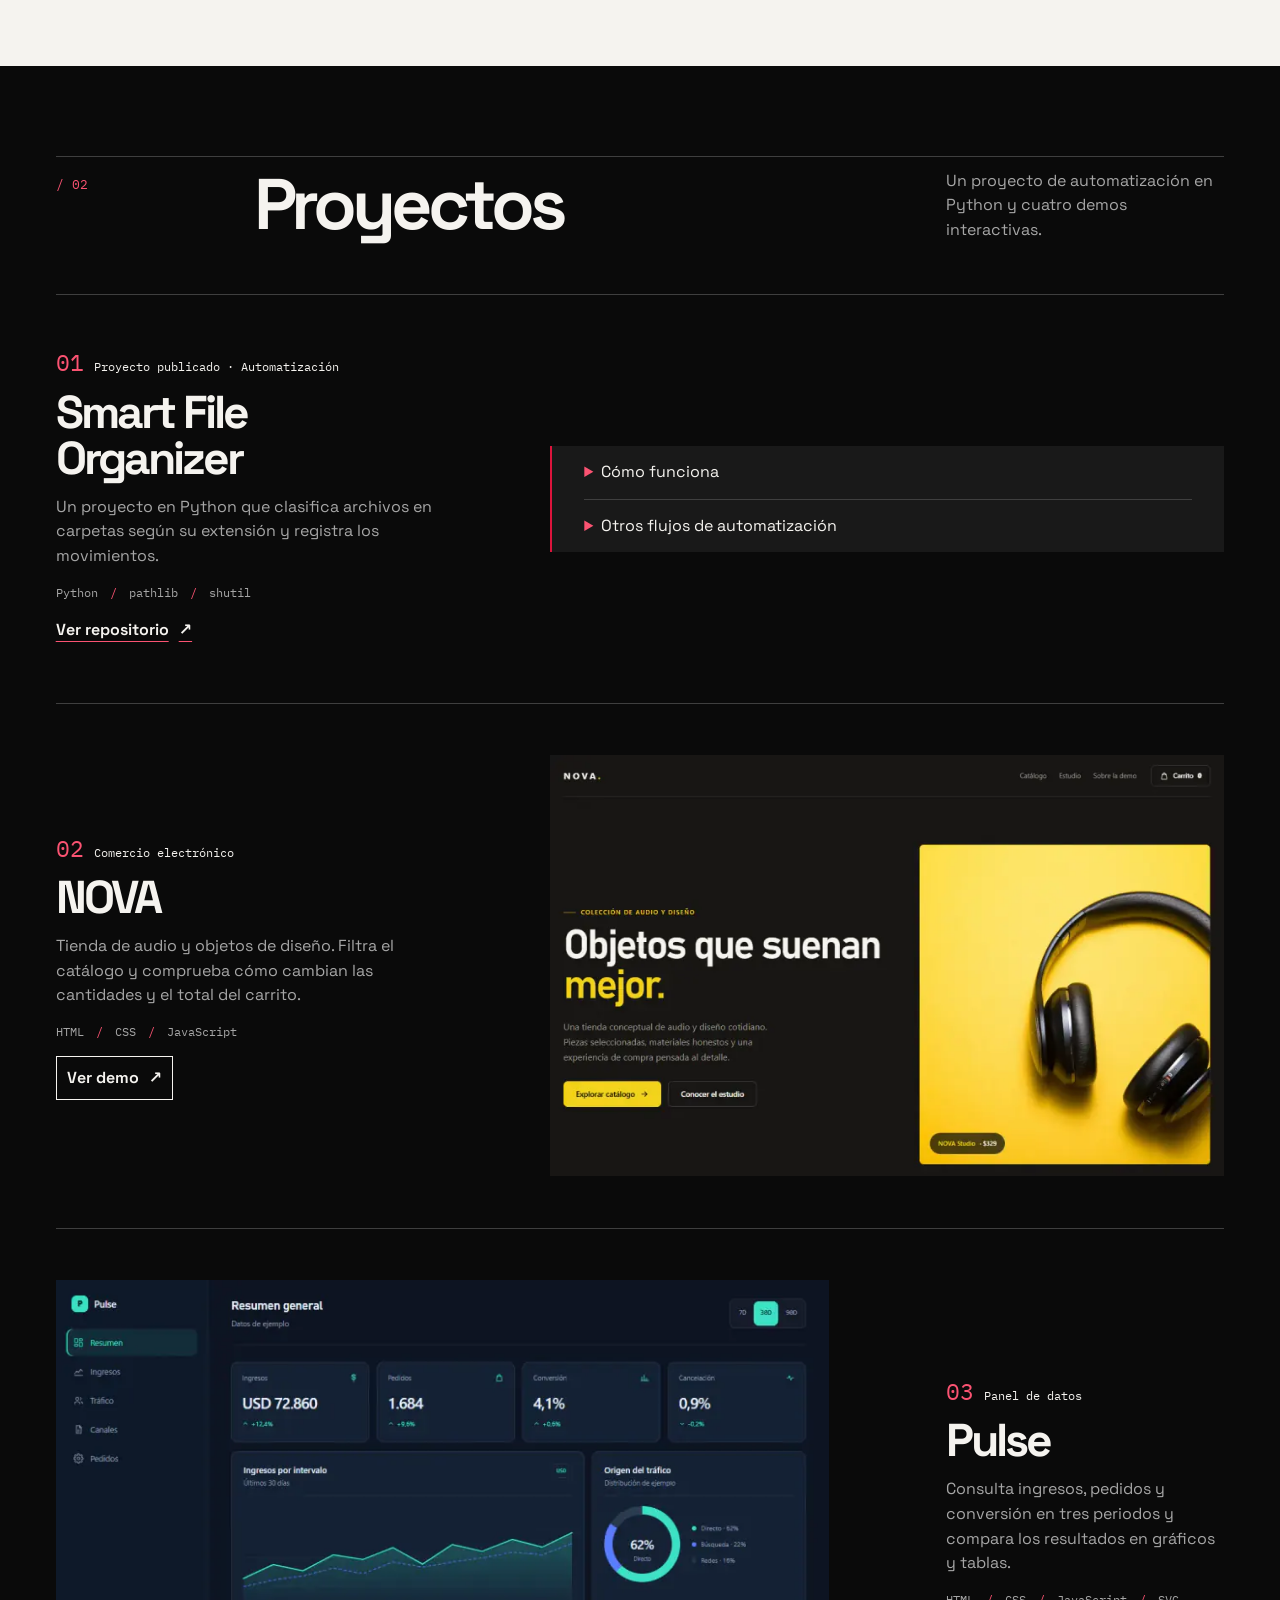
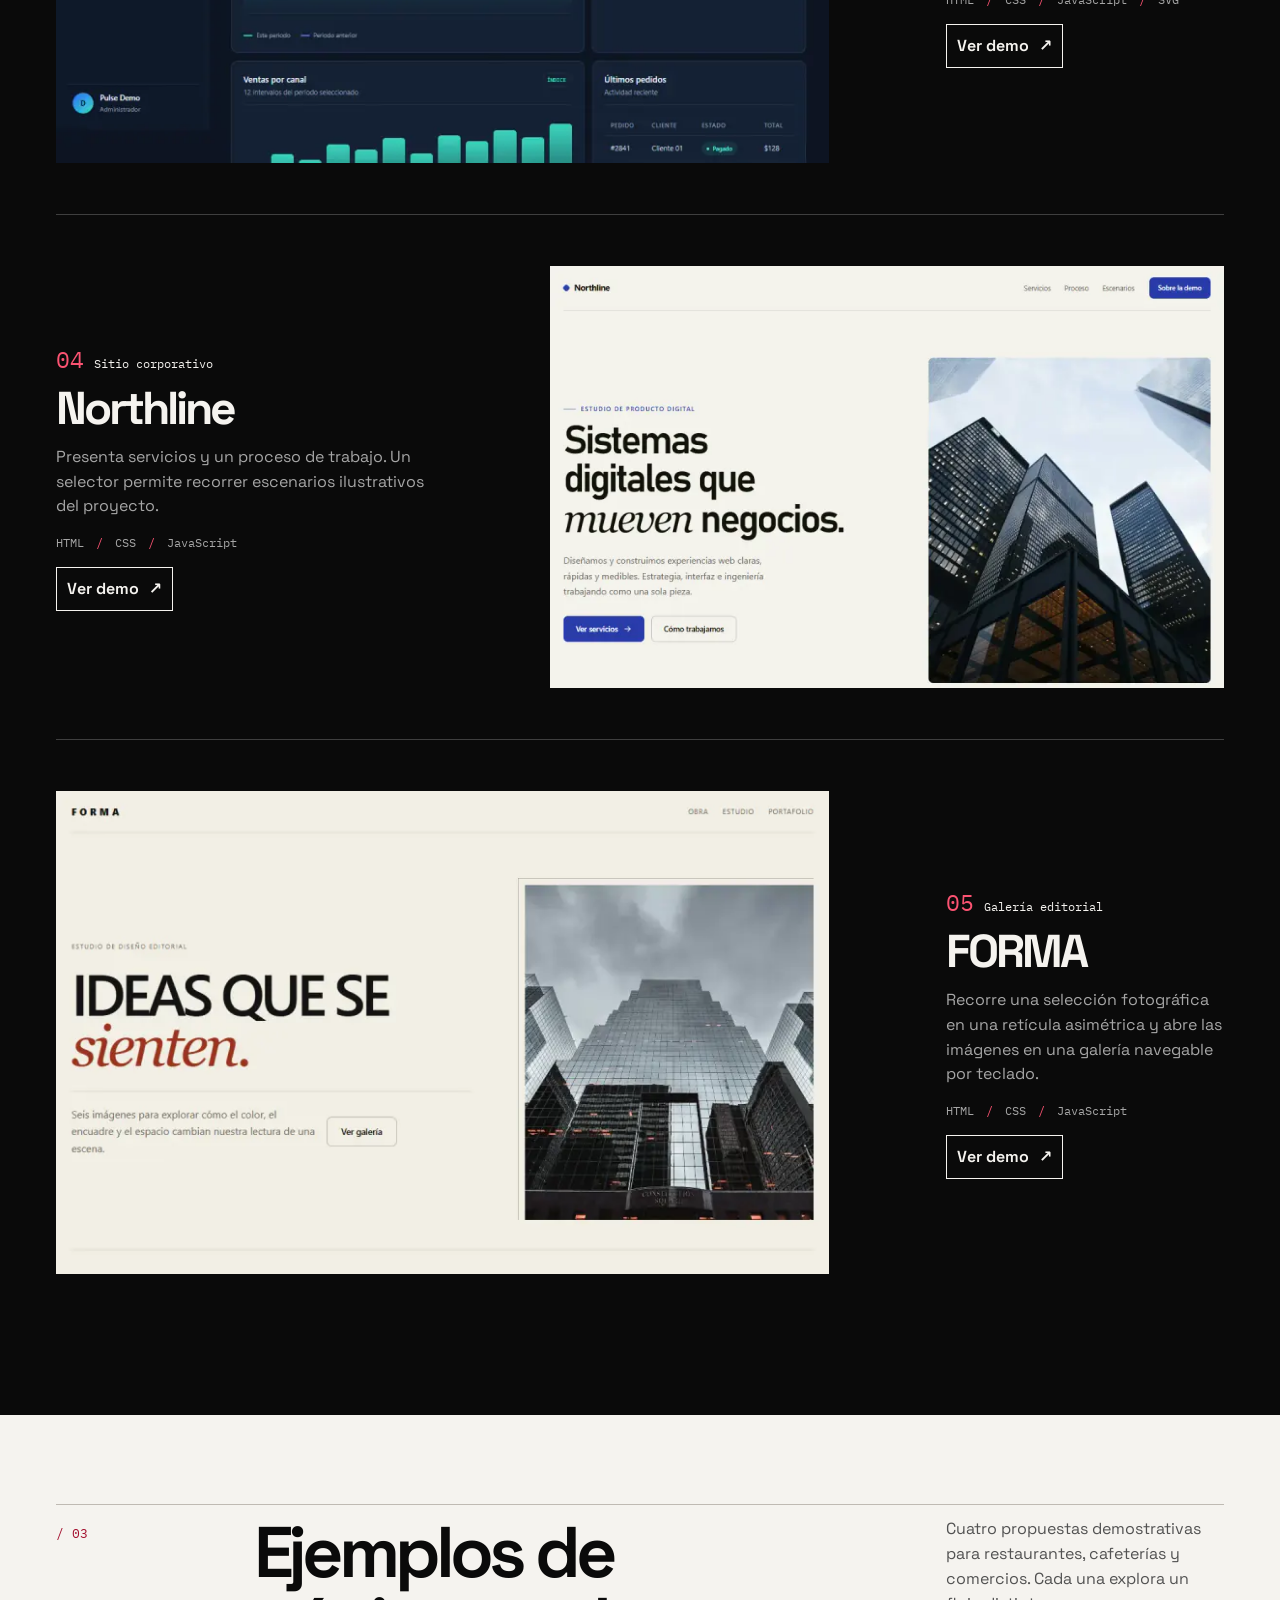
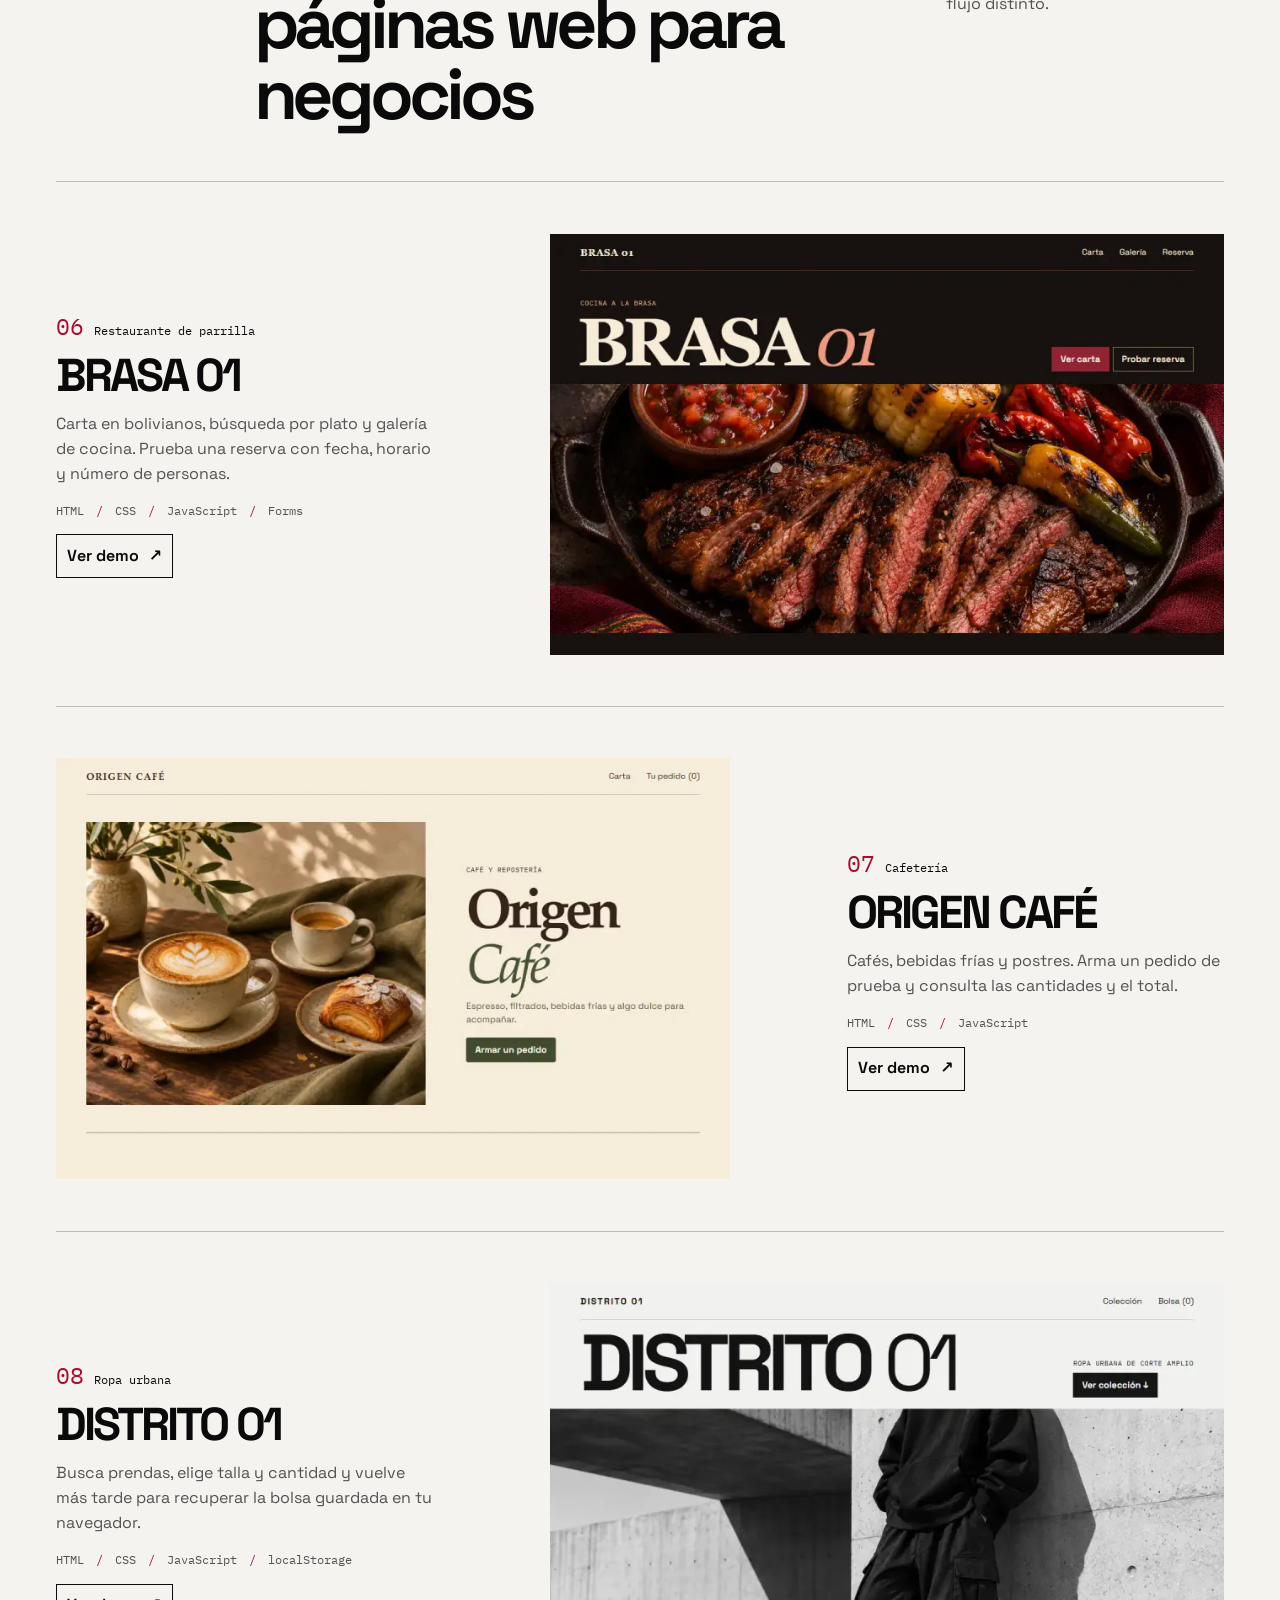
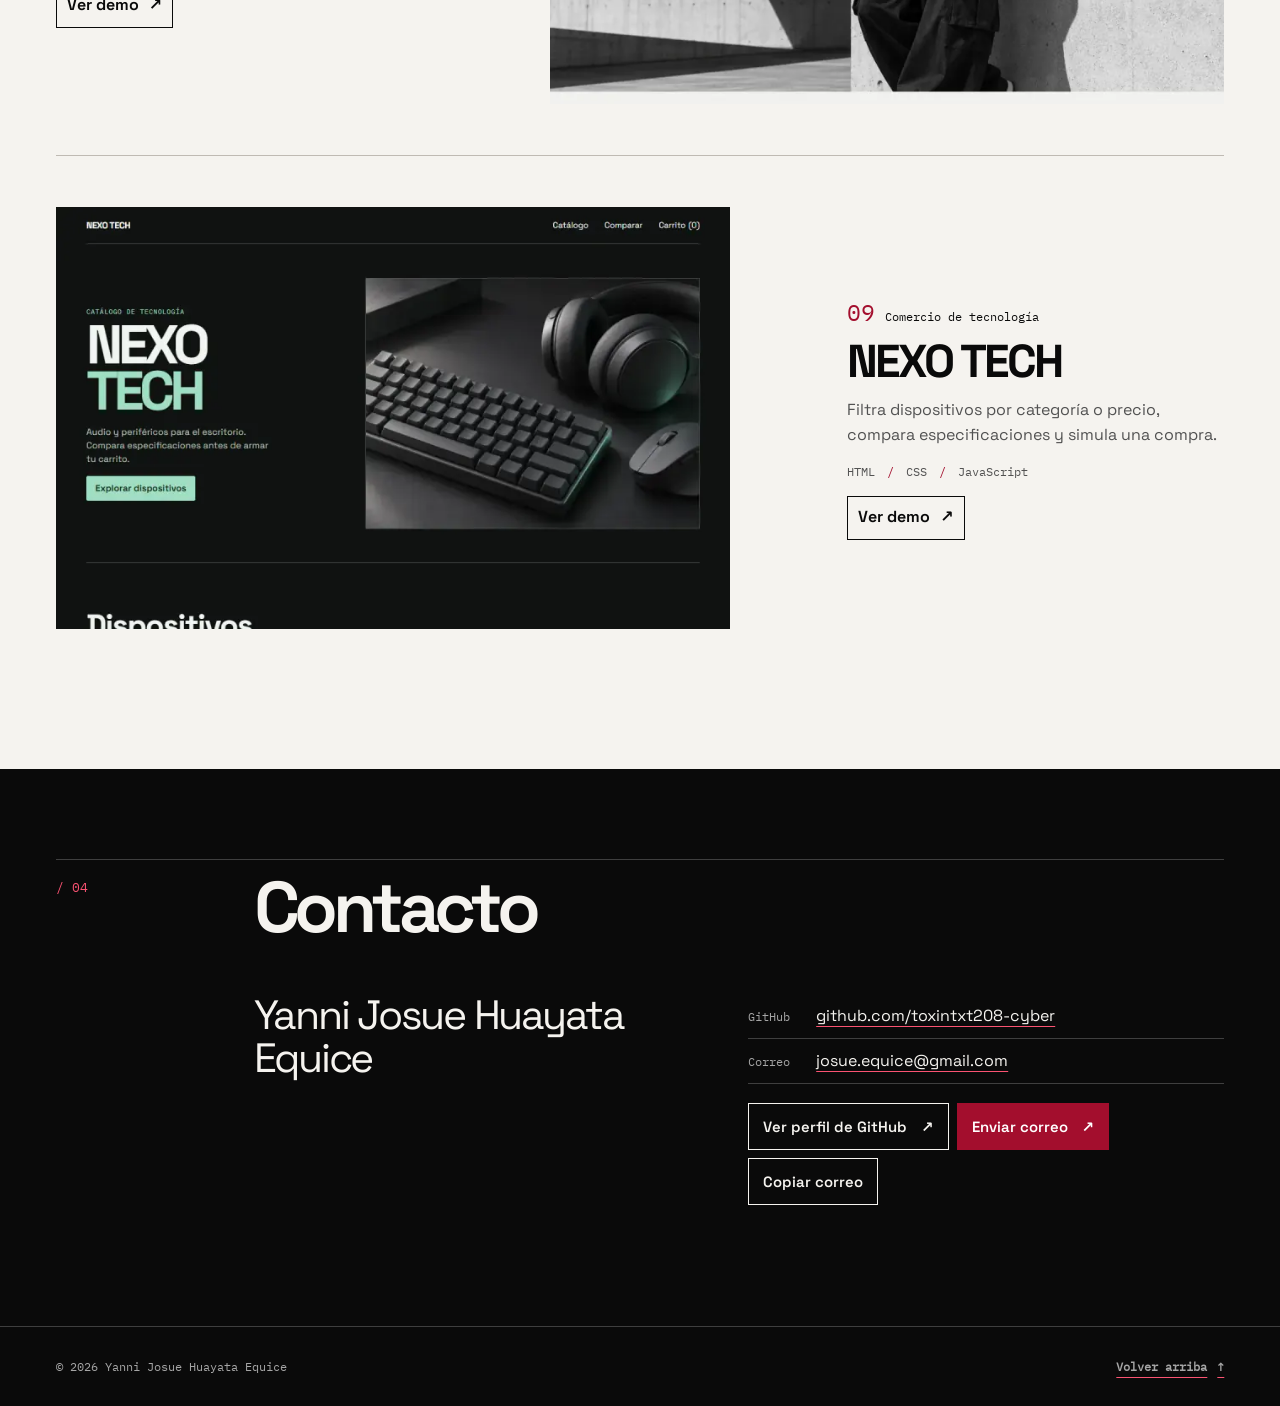
==== commit f46820ef: "fix: corregir nombre en la web" ====
--- a/index.html
+++ b/index.html
@@ -5,32 +5,32 @@
   <meta name="viewport" content="width=device-width, initial-scale=1">
   <meta name="theme-color" content="#0a0a0a">
   <meta name="description" content="Portafolio de proyectos web, aplicaciones interactivas y propuestas digitales para diferentes necesidades.">
-  <title>Yanni josue Huayata Equice — Portafolio</title>
+  <title>Yanni Josue Huayata Equice — Portafolio</title>
   <meta name="robots" content="index, follow">
   <meta property="og:type" content="website">
   <meta property="og:site_name" content="Portafolio Developer Industrial">
   <meta property="og:locale" content="es_BO">
   <meta property="og:locale:alternate" content="en_US">
-  <meta property="og:title" content="Yanni josue Huayata Equice — Portafolio">
+  <meta property="og:title" content="Yanni Josue Huayata Equice — Portafolio">
   <meta property="og:description" content="Portafolio de proyectos web, aplicaciones interactivas y propuestas digitales para diferentes necesidades.">
-  <meta property="og:image" content="assets/images/social/portafolio.png?v=9">
+  <meta property="og:image" content="assets/images/social/portafolio.png?v=10">
   <meta property="og:image:type" content="image/png">
   <meta property="og:image:width" content="1200">
   <meta property="og:image:height" content="630">
-  <meta property="og:image:alt" content="Portada del portafolio con el nombre Yanni josue Huayata Equice">
+  <meta property="og:image:alt" content="Portada del portafolio con el nombre Yanni Josue Huayata Equice">
   <meta name="twitter:card" content="summary_large_image">
-  <meta name="twitter:image" content="assets/images/social/portafolio.png?v=9">
-  <meta name="twitter:image:alt" content="Portada del portafolio con el nombre Yanni josue Huayata Equice">
+  <meta name="twitter:image" content="assets/images/social/portafolio.png?v=10">
+  <meta name="twitter:image:alt" content="Portada del portafolio con el nombre Yanni Josue Huayata Equice">
   <link rel="icon" href="assets/icons/brand-mark.svg?v=8">
   <link rel="preload" as="font" href="assets/fonts/space-grotesk.woff2" type="font/woff2" crossorigin>
   <link rel="stylesheet" href="css/style.css?v=8">
-  <script src="js/script.js?v=9" defer></script>
+  <script src="js/script.js?v=10" defer></script>
 </head>
 <body>
   <a class="skip-link" href="#contenido"><span data-i18n="a11y.skip">Saltar al contenido</span></a>
   <header class="site-header">
     <nav class="nav wrap" id="nav" aria-label="Navegación principal" data-i18n-aria-label="nav.label">
-      <a class="brand" href="#inicio" aria-label="Yanni josue Huayata Equice"><span aria-hidden="true">Y<span class="brand-slash">/</span>H</span></a>
+      <a class="brand" href="#inicio" aria-label="Yanni Josue Huayata Equice"><span aria-hidden="true">Y<span class="brand-slash">/</span>H</span></a>
       <ul class="nav-links" id="nav-links"><li><a class="nav-link" href="#inicio" data-nav="inicio" aria-current="location"><span data-i18n="nav.inicio">Inicio</span></a></li>
 <li><a class="nav-link" href="#sobre-mi" data-nav="sobre-mi"><span data-i18n="nav.sobre-mi">Sobre mí</span></a></li>
 <li><a class="nav-link" href="#proyectos" data-nav="proyectos"><span data-i18n="nav.proyectos">Proyectos</span></a></li>
@@ -54,7 +54,7 @@
           <span data-i18n="hero.eyebrow">Portafolio de desarrollo</span>
           <span aria-hidden="true">YH / WEB</span>
         </div>
-        <h1 id="hero-title"><span><b>Yanni josue</b></span><span><b>Huayata Equice</b></span></h1>
+        <h1 id="hero-title"><span><b>Yanni Josue</b></span><span><b>Huayata Equice</b></span></h1>
         <div class="hero-role"><span data-i18n="hero.role">Desarrollo web / Programación</span></div>
         <div class="hero-detail">
           <p data-i18n="hero.body">Portafolio de proyectos web, aplicaciones interactivas y propuestas digitales para diferentes necesidades.</p>
@@ -73,7 +73,7 @@
         
       </header>
             <div class="about grid">
-        <div class="about-body"><p data-i18n="about.p1">Soy Yanni josue Huayata Equice, programador interesado en el desarrollo web y en la creación de soluciones digitales que combinen funcionalidad, diseño y facilidad de uso.</p>
+        <div class="about-body"><p data-i18n="about.p1">Soy Yanni Josue Huayata Equice, programador interesado en el desarrollo web y en la creación de soluciones digitales que combinen funcionalidad, diseño y facilidad de uso.</p>
 <p data-i18n="about.p2">Mi enfoque está orientado a construir páginas web organizadas, interactivas y adaptables a diferentes dispositivos, prestando especial atención a la estructura del código, la experiencia del usuario y los detalles visuales.</p>
 <p data-i18n="about.p3">A través de este portafolio presento diferentes proyectos y demostraciones que exploran las posibilidades del desarrollo web, desde aplicaciones interactivas hasta sitios orientados a restaurantes, comercios y catálogos digitales.</p>
 <p data-i18n="about.p4">Busco que cada proyecto tenga una identidad propia y responda a un propósito concreto, evitando diseños repetitivos y priorizando interfaces claras, accesibles y funcionales.</p>
@@ -238,7 +238,7 @@
         
       </header>
             <div class="contact grid">
-        <p class="contact-name">Yanni josue Huayata Equice</p>
+        <p class="contact-name">Yanni Josue Huayata Equice</p>
         <dl>
           <div><dt>GitHub</dt><dd><a class="address" href="https://github.com/toxintxt208-cyber">github.com/toxintxt208-cyber</a></dd></div>
           <div><dt><span data-i18n="contact.label">Correo</span></dt><dd><a class="address" id="contact-email" href="mailto:josue.equice@gmail.com">josue.equice@gmail.com</a></dd></div>
@@ -255,7 +255,7 @@
   </main>
   <footer class="site-footer">
     <div class="wrap">
-      <p>© <span id="year">2026</span> Yanni josue Huayata Equice</p>
+      <p>© <span id="year">2026</span> Yanni Josue Huayata Equice</p>
       <a class="text-link" href="#inicio"><span data-i18n="footer.top">Volver arriba</span><span class="arrow" aria-hidden="true">↑</span></a>
     </div>
   </footer>
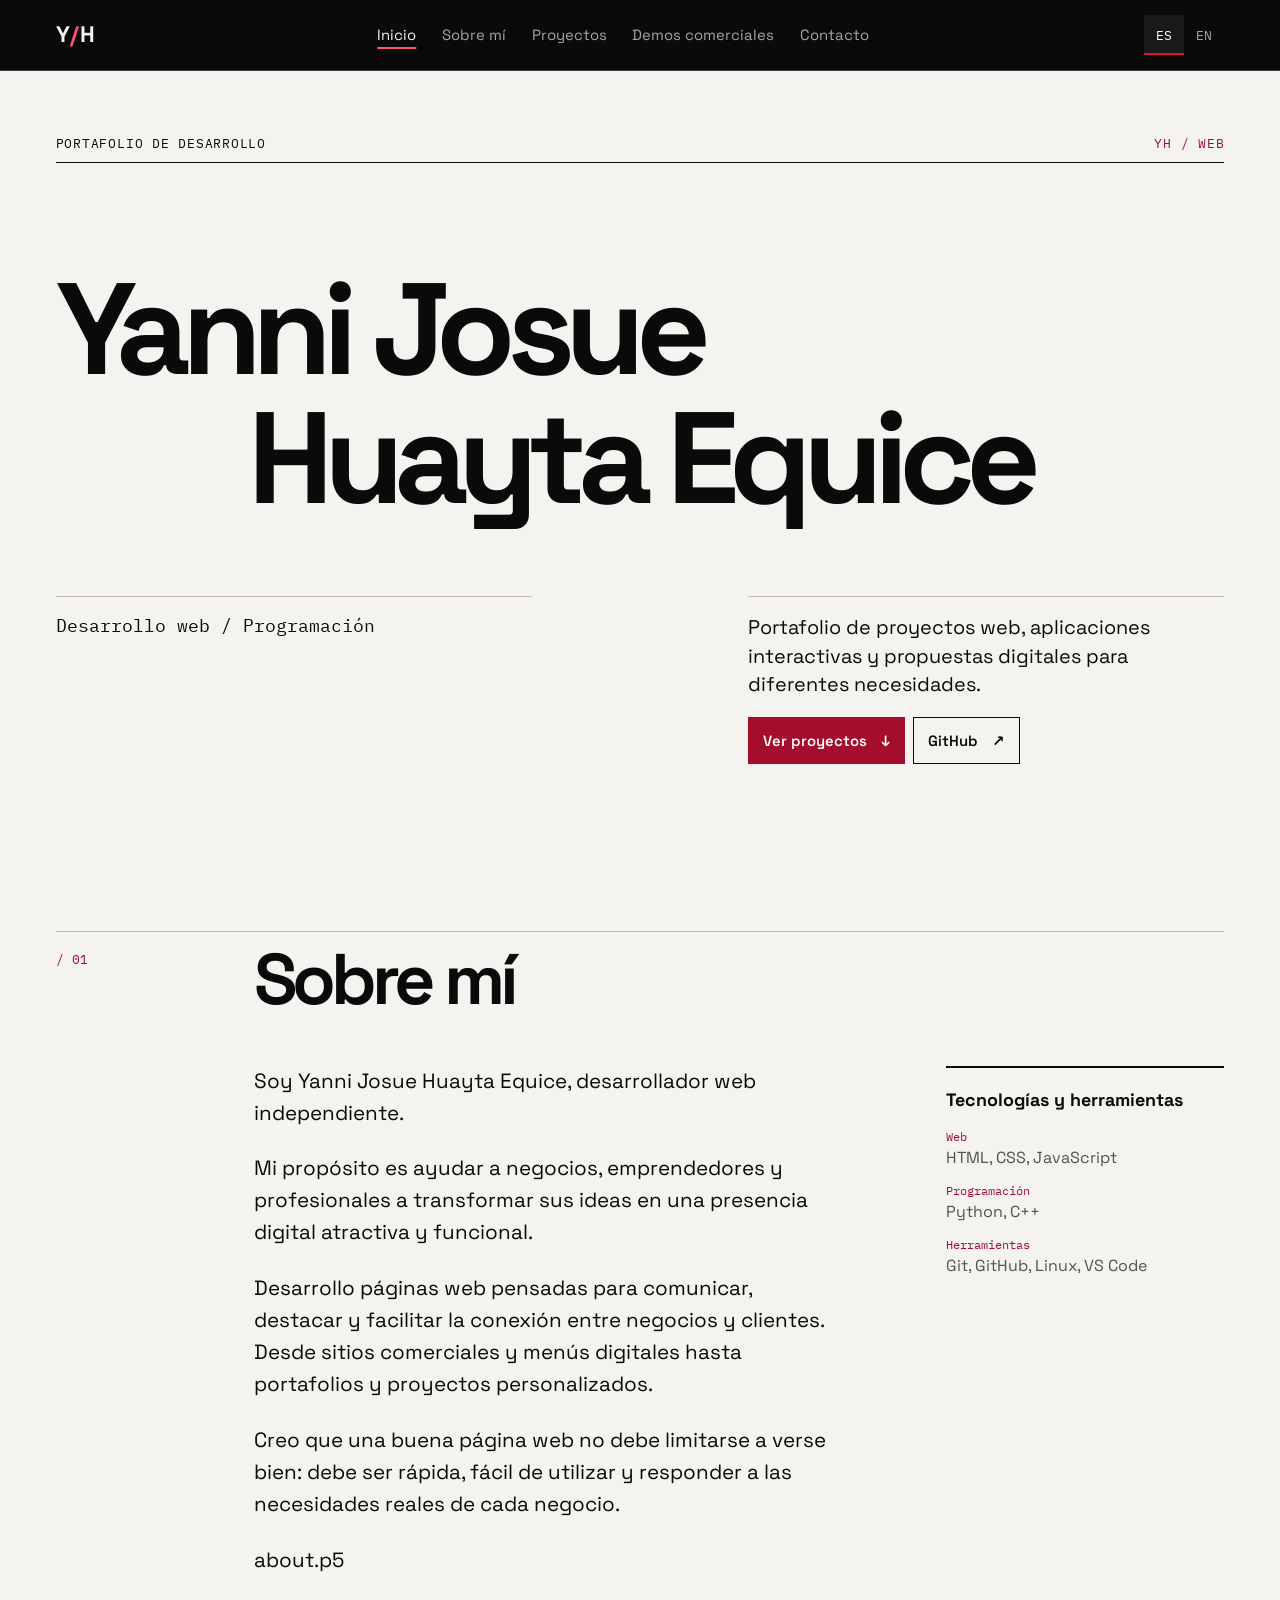
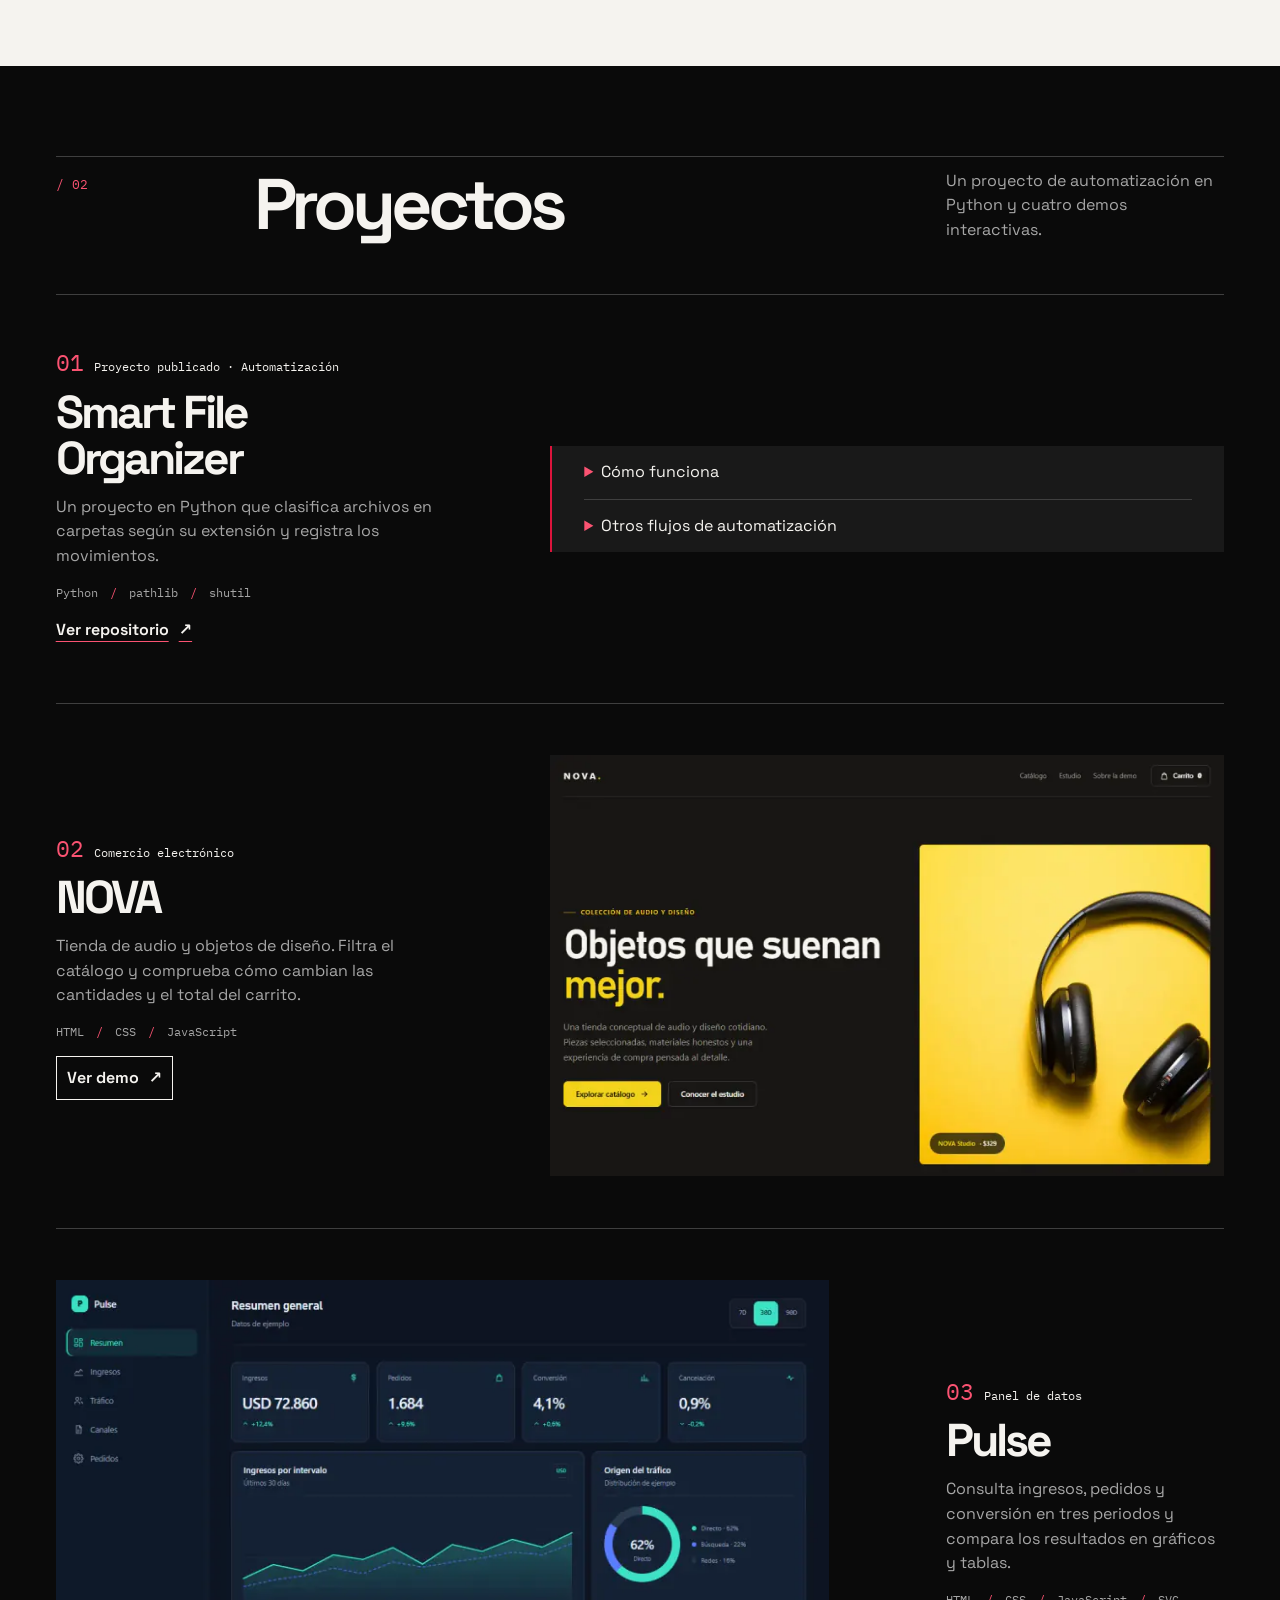
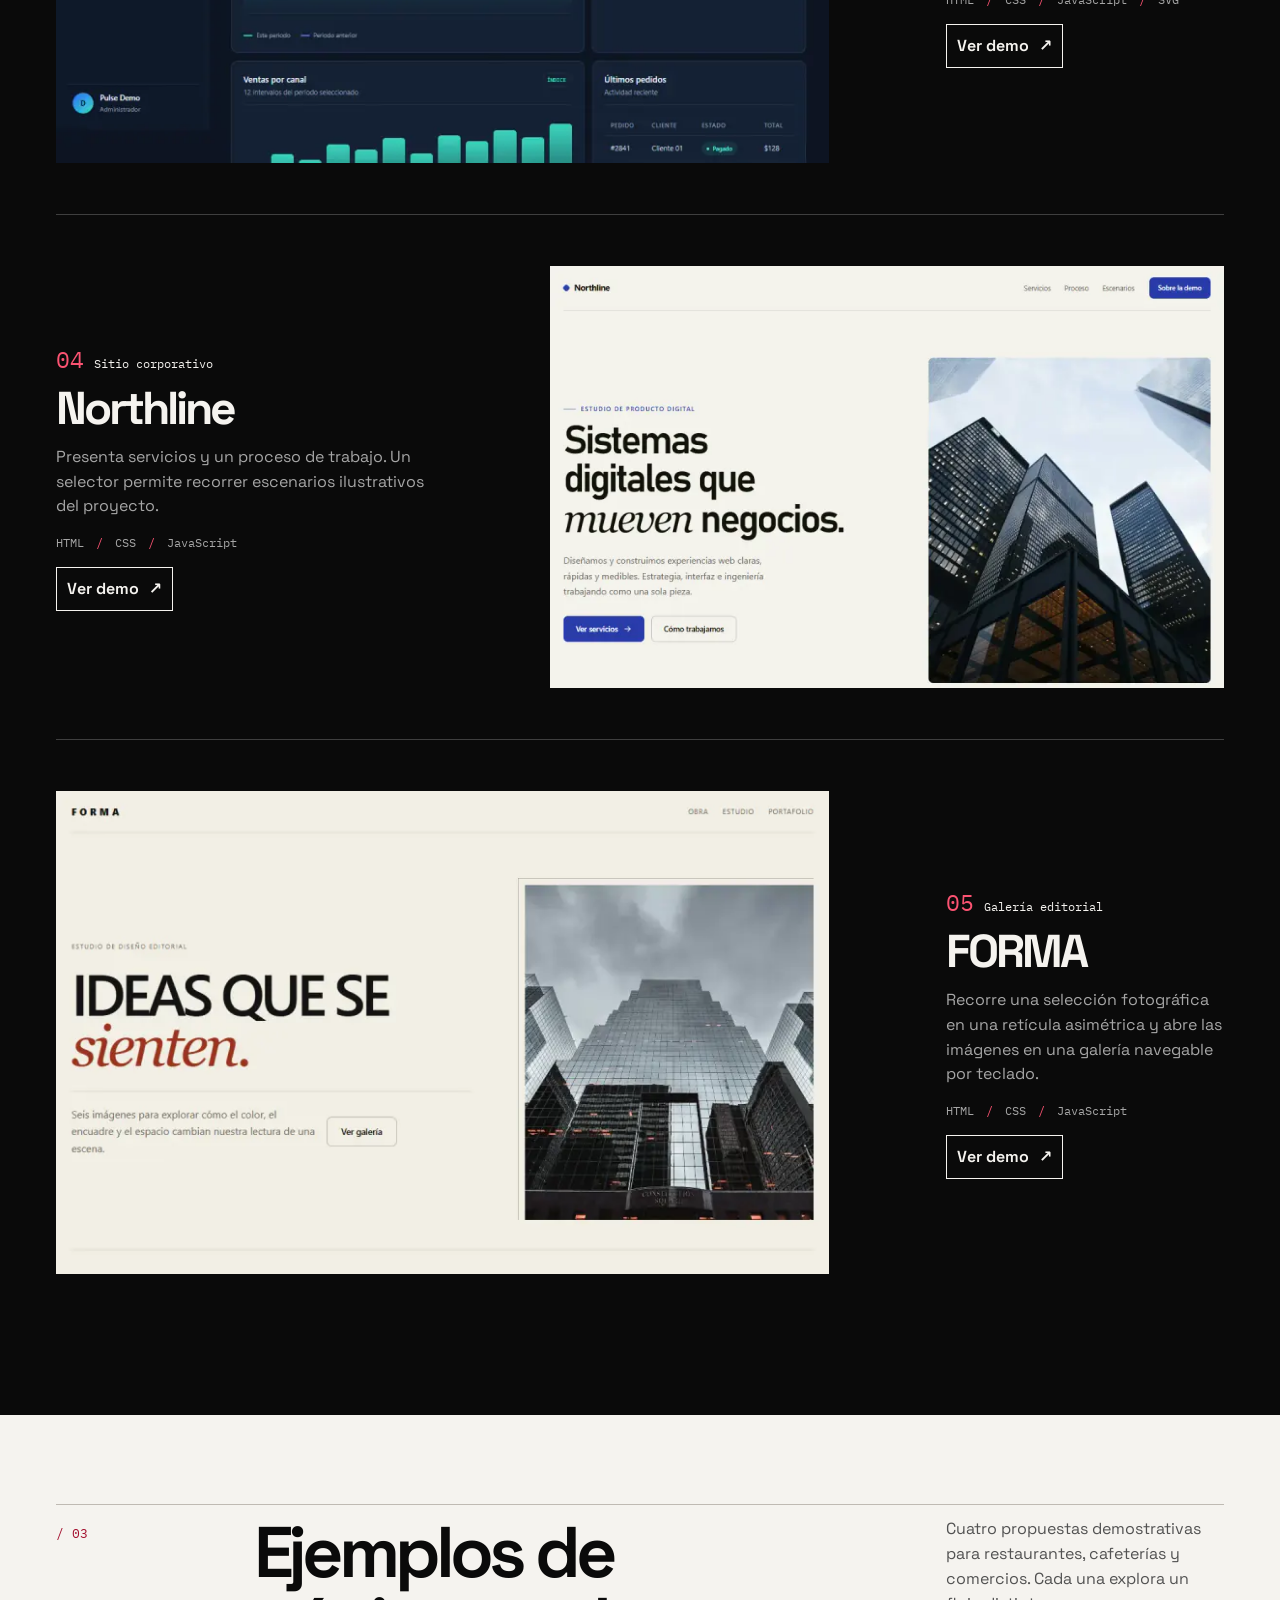
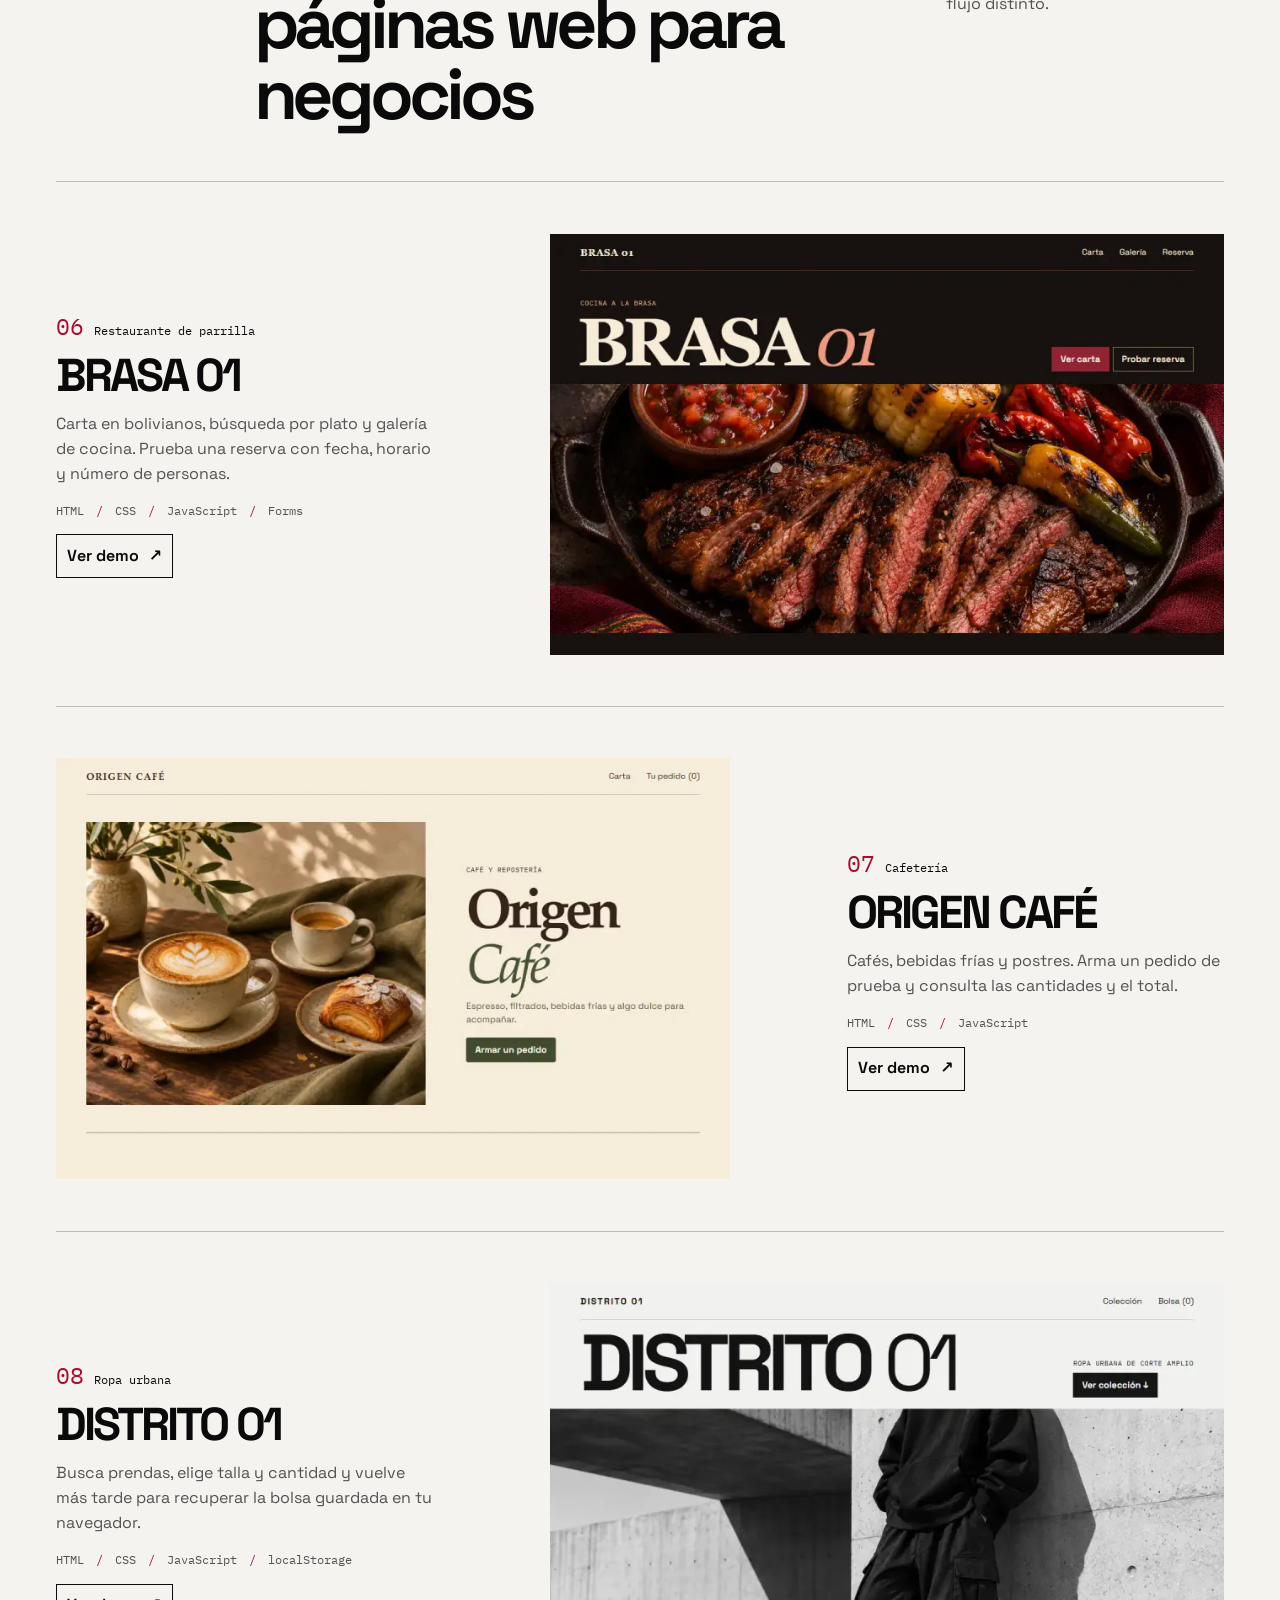
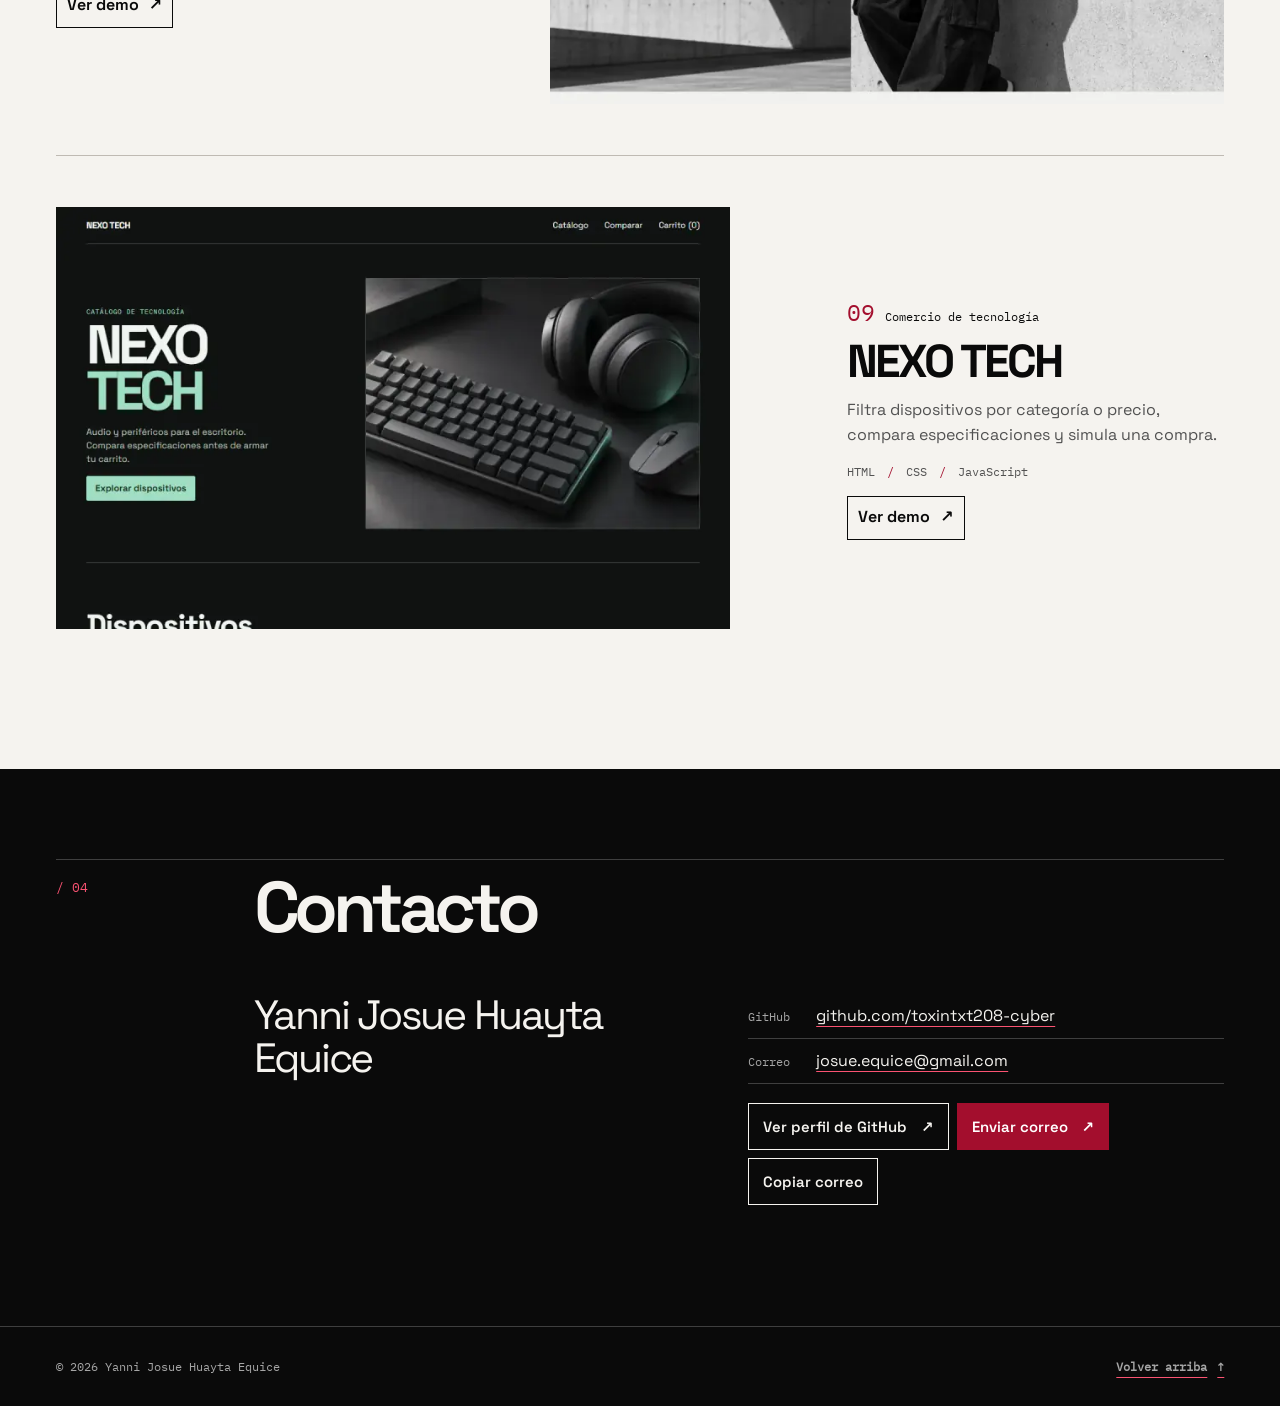
==== commit 37f656b0: "fix: corregir apellido en la web" ====
--- a/index.html
+++ b/index.html
@@ -5,32 +5,32 @@
   <meta name="viewport" content="width=device-width, initial-scale=1">
   <meta name="theme-color" content="#0a0a0a">
   <meta name="description" content="Portafolio de proyectos web, aplicaciones interactivas y propuestas digitales para diferentes necesidades.">
-  <title>Yanni Josue Huayata Equice — Portafolio</title>
+  <title>Yanni Josue Huayta Equice — Portafolio</title>
   <meta name="robots" content="index, follow">
   <meta property="og:type" content="website">
   <meta property="og:site_name" content="Portafolio Developer Industrial">
   <meta property="og:locale" content="es_BO">
   <meta property="og:locale:alternate" content="en_US">
-  <meta property="og:title" content="Yanni Josue Huayata Equice — Portafolio">
+  <meta property="og:title" content="Yanni Josue Huayta Equice — Portafolio">
   <meta property="og:description" content="Portafolio de proyectos web, aplicaciones interactivas y propuestas digitales para diferentes necesidades.">
-  <meta property="og:image" content="assets/images/social/portafolio.png?v=10">
+  <meta property="og:image" content="assets/images/social/portafolio.png?v=11">
   <meta property="og:image:type" content="image/png">
   <meta property="og:image:width" content="1200">
   <meta property="og:image:height" content="630">
-  <meta property="og:image:alt" content="Portada del portafolio con el nombre Yanni Josue Huayata Equice">
+  <meta property="og:image:alt" content="Portada del portafolio con el nombre Yanni Josue Huayta Equice">
   <meta name="twitter:card" content="summary_large_image">
-  <meta name="twitter:image" content="assets/images/social/portafolio.png?v=10">
-  <meta name="twitter:image:alt" content="Portada del portafolio con el nombre Yanni Josue Huayata Equice">
+  <meta name="twitter:image" content="assets/images/social/portafolio.png?v=11">
+  <meta name="twitter:image:alt" content="Portada del portafolio con el nombre Yanni Josue Huayta Equice">
   <link rel="icon" href="assets/icons/brand-mark.svg?v=8">
   <link rel="preload" as="font" href="assets/fonts/space-grotesk.woff2" type="font/woff2" crossorigin>
   <link rel="stylesheet" href="css/style.css?v=8">
-  <script src="js/script.js?v=10" defer></script>
+  <script src="js/script.js?v=11" defer></script>
 </head>
 <body>
   <a class="skip-link" href="#contenido"><span data-i18n="a11y.skip">Saltar al contenido</span></a>
   <header class="site-header">
     <nav class="nav wrap" id="nav" aria-label="Navegación principal" data-i18n-aria-label="nav.label">
-      <a class="brand" href="#inicio" aria-label="Yanni Josue Huayata Equice"><span aria-hidden="true">Y<span class="brand-slash">/</span>H</span></a>
+      <a class="brand" href="#inicio" aria-label="Yanni Josue Huayta Equice"><span aria-hidden="true">Y<span class="brand-slash">/</span>H</span></a>
       <ul class="nav-links" id="nav-links"><li><a class="nav-link" href="#inicio" data-nav="inicio" aria-current="location"><span data-i18n="nav.inicio">Inicio</span></a></li>
 <li><a class="nav-link" href="#sobre-mi" data-nav="sobre-mi"><span data-i18n="nav.sobre-mi">Sobre mí</span></a></li>
 <li><a class="nav-link" href="#proyectos" data-nav="proyectos"><span data-i18n="nav.proyectos">Proyectos</span></a></li>
@@ -54,7 +54,7 @@
           <span data-i18n="hero.eyebrow">Portafolio de desarrollo</span>
           <span aria-hidden="true">YH / WEB</span>
         </div>
-        <h1 id="hero-title"><span><b>Yanni Josue</b></span><span><b>Huayata Equice</b></span></h1>
+        <h1 id="hero-title"><span><b>Yanni Josue</b></span><span><b>Huayta Equice</b></span></h1>
         <div class="hero-role"><span data-i18n="hero.role">Desarrollo web / Programación</span></div>
         <div class="hero-detail">
           <p data-i18n="hero.body">Portafolio de proyectos web, aplicaciones interactivas y propuestas digitales para diferentes necesidades.</p>
@@ -73,7 +73,7 @@
         
       </header>
             <div class="about grid">
-        <div class="about-body"><p data-i18n="about.p1">Soy Yanni Josue Huayata Equice, programador interesado en el desarrollo web y en la creación de soluciones digitales que combinen funcionalidad, diseño y facilidad de uso.</p>
+        <div class="about-body"><p data-i18n="about.p1">Soy Yanni Josue Huayta Equice, programador interesado en el desarrollo web y en la creación de soluciones digitales que combinen funcionalidad, diseño y facilidad de uso.</p>
 <p data-i18n="about.p2">Mi enfoque está orientado a construir páginas web organizadas, interactivas y adaptables a diferentes dispositivos, prestando especial atención a la estructura del código, la experiencia del usuario y los detalles visuales.</p>
 <p data-i18n="about.p3">A través de este portafolio presento diferentes proyectos y demostraciones que exploran las posibilidades del desarrollo web, desde aplicaciones interactivas hasta sitios orientados a restaurantes, comercios y catálogos digitales.</p>
 <p data-i18n="about.p4">Busco que cada proyecto tenga una identidad propia y responda a un propósito concreto, evitando diseños repetitivos y priorizando interfaces claras, accesibles y funcionales.</p>
@@ -238,7 +238,7 @@
         
       </header>
             <div class="contact grid">
-        <p class="contact-name">Yanni Josue Huayata Equice</p>
+        <p class="contact-name">Yanni Josue Huayta Equice</p>
         <dl>
           <div><dt>GitHub</dt><dd><a class="address" href="https://github.com/toxintxt208-cyber">github.com/toxintxt208-cyber</a></dd></div>
           <div><dt><span data-i18n="contact.label">Correo</span></dt><dd><a class="address" id="contact-email" href="mailto:josue.equice@gmail.com">josue.equice@gmail.com</a></dd></div>
@@ -255,7 +255,7 @@
   </main>
   <footer class="site-footer">
     <div class="wrap">
-      <p>© <span id="year">2026</span> Yanni Josue Huayata Equice</p>
+      <p>© <span id="year">2026</span> Yanni Josue Huayta Equice</p>
       <a class="text-link" href="#inicio"><span data-i18n="footer.top">Volver arriba</span><span class="arrow" aria-hidden="true">↑</span></a>
     </div>
   </footer>
